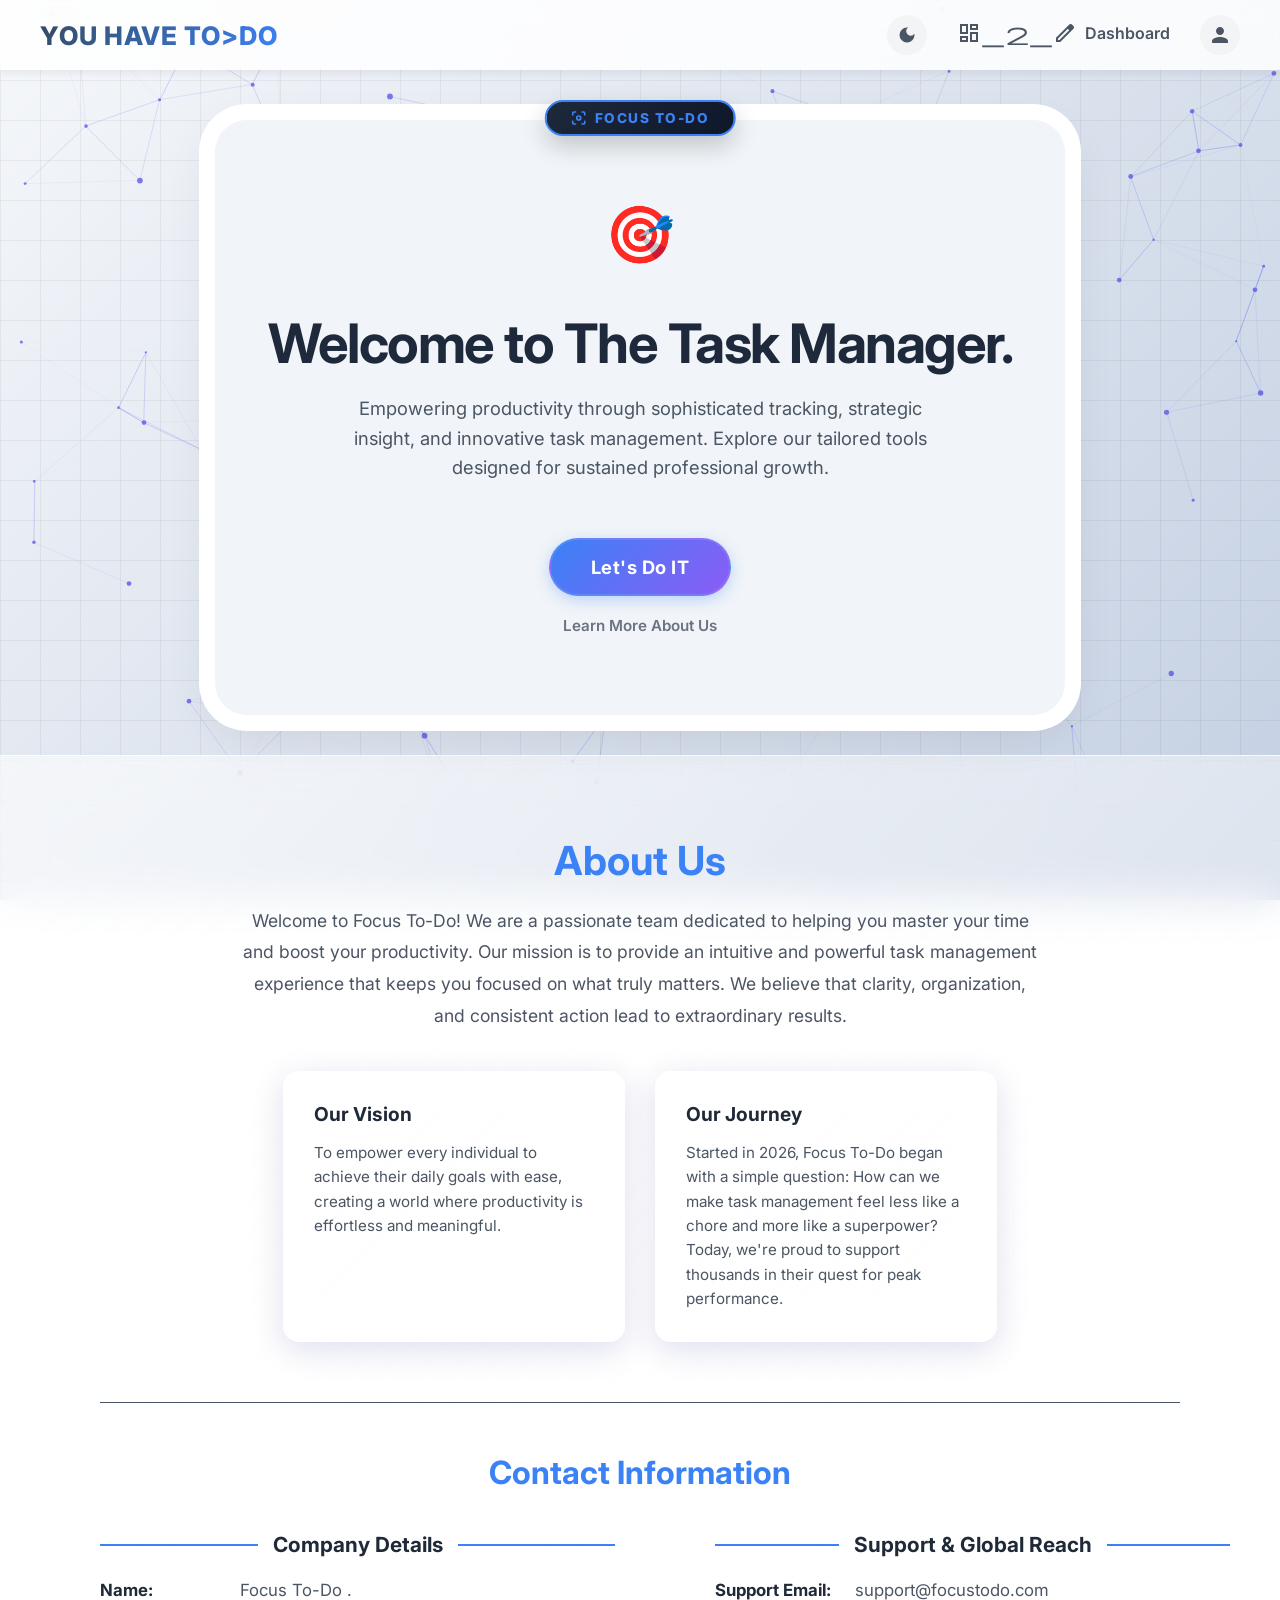
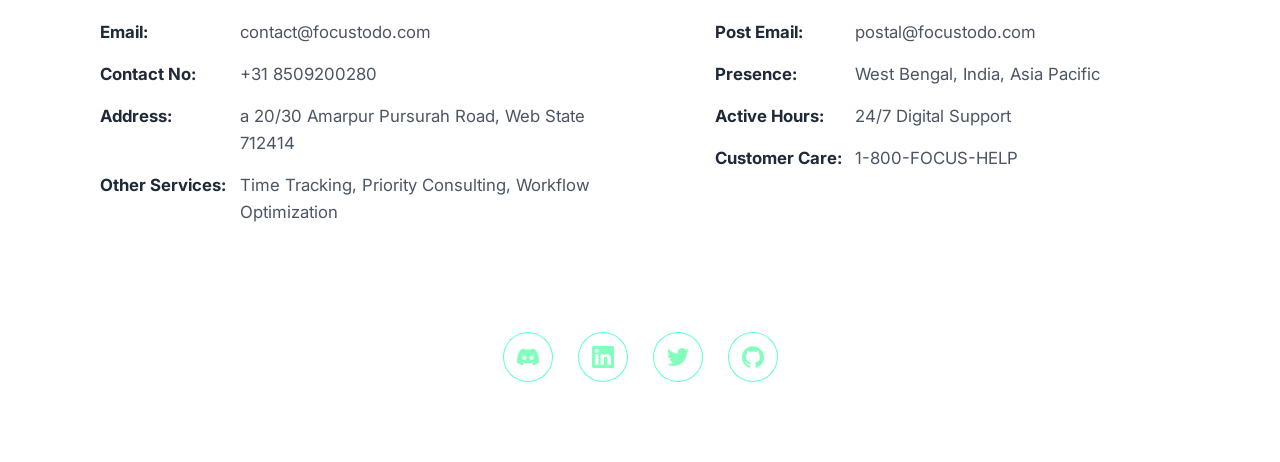
==== frontend/index.html @ 30b4f969 "Add DRF APIs and static HTML/CSS/JS frontend" ====
<!DOCTYPE html>
<html lang="en">
<head>
    <meta charset="UTF-8">
    <meta name="viewport" content="width=device-width, initial-scale=1.0">
    <title>HOME</title>
    <link rel="stylesheet" href="https://fonts.googleapis.com/css2?family=Material+Symbols+Outlined:opsz,wght,FILL,GRAD@24,400,0,0" />
    <link href="https://fonts.googleapis.com/css2?family=Inter:wght@400;500;600;700;800&display=swap" rel="stylesheet">
    <script src="app.js"></script>
    <style>
        .top{
            text-align: center;
            font-size: 3.4em;
            color: #1e293b; /* Dark Slate Grey */
            margin-bottom: 20px;
            font-weight: 700;
            letter-spacing: -1.5px;
            line-height: 1.1;
        }
        
        body {
            font-family: 'Inter', sans-serif !important;
            -webkit-text-size-adjust: 100%;
            text-size-adjust: 100%;
            background-image: 
                linear-gradient(rgba(255, 255, 255, 0.05) 1px, transparent 1px),
                linear-gradient(90deg, rgba(255, 255, 255, 0.05) 1px, transparent 1px),
                linear-gradient(135deg, #0f172a, #1e1b4b);
            background-size: 40px 40px, 40px 40px, 100% 100%;
            background-attachment: fixed;
            margin: 0;
            display: flex;
            flex-direction: column;
            min-height: 100vh;
            padding-top: 80px; /* Provide space for the fixed navbar */
            box-sizing: border-box; /* Ensure padding is included in the total height */
        }
        
        .hero {
            flex: 1; /* Pushes the about section to the bottom */
            display: flex;
            justify-content: center;
            align-items: center;
            padding: 40px 20px;
        }
        
        .container {
            position: relative;
            background: #f1f5f9; /* Bluish Gray */
            padding: 80px 50px;
            border-radius: 32px;
            box-shadow: 
                0 0 0 16px #ffffff, /* The prominent white space around the container */
                0 15px 50px rgba(0, 0, 0, 0.1);
            text-align: center;
            max-width: 750px;
            width: 90%;
            transition: all 0.4s cubic-bezier(0.165, 0.84, 0.44, 1);
            z-index: 10; 
            overflow: visible;
        }
        
        .plexus-layer {
            position: absolute;
            top: 0;
            left: 0;
            width: 100%;
            height: 100%;
            overflow: hidden;
            border-radius: 32px; /* Link this to container radius */
            z-index: -1;
            pointer-events: none;
        }
        
        /* Styled Action Button */
        .btn {
            display: inline-block;
            background: linear-gradient(135deg, #3b82f6 0%, #8b5cf6 100%);
            color: #ffffff;
            font-weight: 700;
            padding: 16px 40px;
            border-radius: 50px;
            text-decoration: none;
            box-shadow: 0 4px 15px rgba(59, 130, 246, 0.3);
            transition: all 0.3s cubic-bezier(0.175, 0.885, 0.32, 1.275);
            font-size: 1.15rem;
            letter-spacing: 0.5px;
            border: 2px solid rgba(255, 255, 255, 0.1);
            margin-top: 25px;
        }
        
        .btn:hover {
            transform: translateY(-3px) scale(1.05);
            box-shadow: 0 8px 25px rgba(139, 92, 246, 0.5);
            background: linear-gradient(135deg, #2563eb 0%, #7c3aed 100%);
        }
        
        .btn:active {
            transform: translateY(-1px);
        }

        .container p {
            font-size: 1.15rem;
            color: #4b5563; /* Medium grey text */
            line-height: 1.6;
            margin: 0 auto 30px auto;
            max-width: 600px;
        }
        
        .container-label {
            position: absolute;
            top: -20px;
            left: 50%;
            transform: translateX(-50%);
            background: linear-gradient(135deg, #1e293b, #0f172a);
            border: 2px solid #3b82f6;
            padding: 8px 24px;
            border-radius: 50px;
            font-size: 0.85rem;
            font-weight: 800;
            color: #3b82f6;
            letter-spacing: 1.5px;
            text-transform: uppercase;
            box-shadow: 0 10px 25px rgba(0, 0, 0, 0.2);
            z-index: 12;
            display: flex;
            align-items: center;
            gap: 8px;
            white-space: nowrap;
        }

        .logo-svg {
            width: 16px;
            height: 16px;
            stroke: #3b82f6;
        }

        .icon-wrapper {
            position: relative;
            display: inline-block;
            margin: 0 auto 10px auto;
            cursor: pointer;
        }

        .hero-icon {
            font-size: 3.5rem;
            display: inline-block;
            transition: transform 0.4s cubic-bezier(0.175, 0.885, 0.32, 1.275);
        }

        .hover-text {
            position: absolute;
            bottom: 110%;
            left: 50%;
            transform: translateX(-50%) translateY(10px);
            background: #ef4444;
            color: white;
            font-size: 0.75rem;
            font-weight: 800;
            padding: 4px 10px;
            border-radius: 6px;
            box-shadow: 0 5px 15px rgba(239, 68, 68, 0.4);
            opacity: 0;
            pointer-events: none;
            transition: all 0.3s cubic-bezier(0.175, 0.885, 0.32, 1.275);
            letter-spacing: 1px;
            white-space: nowrap;
        }

        .icon-wrapper:hover .hero-icon {
            transform: scale(1.2) rotate(15deg);
        }

        .icon-wrapper:hover .hover-text {
            opacity: 1;
            transform: translateX(-50%) translateY(0);
        }

        .secondary-link {
            display: block;
            margin-top: 20px;
            color: #6b7280;
            text-decoration: none;
            font-size: 0.95rem;
            font-weight: 600;
            transition: color 0.2s;
        }

        .secondary-link:hover {
            color: #3b82f6;
            text-decoration: underline;
        }

        .about-section {
            background: rgba(15, 23, 42, 0.7);
            backdrop-filter: blur(20px);
            -webkit-backdrop-filter: blur(20px);
            border-top: 1px solid rgba(255, 255, 255, 0.1);
            padding: 80px 40px;
            text-align: center;
            margin-top: auto;
        }
        
        .about-section h2 {
            font-size: 2.5em;
            margin-top: 0;
            margin-bottom: 20px;
            color: #3b82f6;
        }
        
        .about-section p.lead {
            max-width: 800px;
            margin: 0 auto 40px auto;
            color: #d1d5db;
            line-height: 1.8;
            font-size: 1.1em;
        }
        
        .about-grid {
            display: flex;
            justify-content: center;
            gap: 30px;
            flex-wrap: wrap;
            max-width: 1000px;
            margin: 0 auto;
        }
        
        .about-card {
            background: linear-gradient(135deg, rgba(255, 255, 255, 0.1), rgba(255, 255, 255, 0.03));
            backdrop-filter: blur(16px);
            -webkit-backdrop-filter: blur(16px);
            will-change: transform;
            border: 1px solid rgba(255, 255, 255, 0.15);
            border-top: 1px solid rgba(255, 255, 255, 0.3);
            border-left: 1px solid rgba(255, 255, 255, 0.3);
            padding: 30px;
            border-radius: 16px;
            width: 280px;
            box-shadow: 0 8px 32px 0 rgba(0, 0, 0, 0.3);
            position: relative;
            z-index: 11;
            text-align: left;
            transition: transform 0.3s ease, box-shadow 0.3s ease, border-color 0.3s ease;
        }
        
        .about-card:hover {
            transform: translateY(-5px);
            box-shadow: 0 12px 40px 0 rgba(0, 0, 0, 0.4);
            border-color: rgba(255, 255, 255, 0.25);
        }
        
        .about-card h3 {
            color: #ffffff;
            margin-top: 0;
            margin-bottom: 15px;
            font-size: 1.2em;
        }
        
        .about-card p {
            color: #9ca3af;
            font-size: 0.95em;
            line-height: 1.6;
            margin: 0;
        }
        
        /* Wide Contact Layout */
        .contact-layout {
            max-width: 90%;
            margin: 60px auto 0;
            border-top: 1px solid #4b5563;
            padding-top: 50px;
            text-align: left;
        }
        
        .contact-layout h3 {
            color: #3b82f6;
            font-size: 2em;
            text-align: center;
            margin-top: 0;
            margin-bottom: 40px;
        }
        
        .contact-columns {
            display: flex;
            justify-content: center;
            gap: 100px; 
            flex-wrap: wrap;
            margin-right: -50px;
        }
        
        .contact-column {
            flex: 1;
            min-width: 300px;
        }
        
        .contact-column h4 {
            display: flex;
            align-items: center;
            color: #ffffff;
            font-size: 1.3em;
            margin-top: 0;
            margin-bottom: 20px;
        }
        
        .contact-column h4::before,
        .contact-column h4::after {
            content: "";
            flex-grow: 1;
            height: 2px;
            background-color: #3b82f6;
        }
        
        .contact-column h4::before {
            margin-right: 15px;
        }
        
        .contact-column h4::after {
            margin-left: 15px;
        }
        
        .contact-info-row {
            display: flex;
            margin-bottom: 15px;
            color: #d1d5db;
            font-size: 1.05em;
            line-height: 1.6;
        }
        
        .contact-info-row strong {
            color: #ffffff;
            min-width: 140px;
            flex-shrink: 0;
        }
        
        /* Social Links */
        .social-links {
            display: flex;
            justify-content: center;
            gap: 25px;
            margin-top: 60px;
            padding-top: 30px;
            border-top: 1px solid rgba(255, 255, 255, 0.1);
        }

        .social-icon {
            display: flex;
            justify-content: center;
            align-items: center;
            width: 48px;
            height: 48px;
            border-radius: 50%;
            background: rgba(255, 255, 255, 0.107);
            color: #2dff8f97; 
            transition: all 0.4s cubic-bezier(0.175, 0.885, 0.32, 1.275);
            text-decoration: none;
            border: 1px solid rgba(27, 255, 194, 0.731);
        }

        .social-icon svg {
            width: 22px;
            height: 22px;
            fill: currentColor;
            transition: transform 0.3s ease;
        }

        .social-icon:hover {
            transform: translateY(-8px);
            background: #3b82f6; /* Accent color */
            color: #ffffff;
            border-color: #3b82f6;
            box-shadow: 0 10px 20px rgba(59, 130, 246, 0.4);
        }

        .social-icon:hover svg {
            transform: scale(1.15);
        }
        
        .social-icon.discord:hover {
            background: #5865F2;
            border-color: #5865F2;
            box-shadow: 0 10px 20px rgba(88, 101, 242, 0.4);
        }
        
        .social-icon.linkedin:hover {
            background: #0A66C2;
            border-color: #0A66C2;
            box-shadow: 0 10px 20px rgba(10, 102, 194, 0.4);
        }
        
        .social-icon.twitter:hover {
            background: #1DA1F2;
            border-color: #1DA1F2;
            box-shadow: 0 10px 20px rgba(29, 161, 242, 0.4);
        }
        
        .social-icon.github:hover {
            background: #333;
            border-color: #333;
            box-shadow: 0 10px 20px rgba(255, 255, 255, 0.2);
        }

        /* Navbar inline styles */
        .navbar {
            position: fixed;
            top: 0;
            left: 0;
            width: 100%;
            background: rgba(15, 23, 42, 0.85);
            backdrop-filter: blur(12px);
            -webkit-backdrop-filter: blur(12px);
            will-change: transform;
            padding: 15px 40px;
            display: flex;
            justify-content: space-between;
            align-items: center;
            box-shadow: 0 4px 6px rgba(0,0,0,0.05);
            z-index: 1000;
            box-sizing: border-box;
        }
        .navbar .brand a {
            background: linear-gradient(130deg, #354a60, #3b82f6);
            -webkit-background-clip: text;
            -webkit-text-fill-color: transparent;
            background-clip: text;
            text-decoration: none;
            font-size: 1.6rem;
            font-weight: 800;
            letter-spacing: 1px;
            display: inline-block;
            position: relative;
            transition: transform 0.3s ease-in-out;
        }
        .navbar .brand a::after {
            content: ">>>DO IT RIGHT NOW! 🫵";
            position: absolute;
            left: 100%;
            margin-left: 15px;
            white-space: nowrap;
            color: #d66eff9e;
            -webkit-text-fill-color: initial;
            opacity: 0;
            transform: translateX(-10px);
            transition: all 0.20s ease-in-out;
            pointer-events: none;
        }
        .navbar .brand a:hover {
            transform: translateY(-2px) scale(1.02);
            background: linear-gradient(135deg, #3b82f6, #8b5cf6);
            -webkit-background-clip: text;
            -webkit-text-fill-color: transparent;
            background-clip: text;
        }
        .navbar .brand a:hover::after {
            opacity: 1;
            text-shadow: 0px 1px 1px rgba(125, 74, 236, 0.6);
            transform: translateX(0);
        }
        .nav-right {
            display: flex;
            align-items: center;
            gap: 30px;
        }
        .nav-links a {
            color: #e5e7eb;
            text-decoration: none;
            display: inline-flex;
            align-items: center;
            gap: 8px;
            font-weight: 600;
            font-size: 1rem;
            transition: all 0.3s ease-in-out;
        }
        .nav-links a .material-symbols-outlined {
            font-size: 1.5em;
            line-height: 1;
        }
        .nav-links a:hover {
            color: #3b82f6;
            transform: translateY(-3px) scale(1.05);
            text-shadow: 9px 11px 1px rgba(125, 74, 236, 0.274);
        }
        .theme-toggle {
            background: rgba(255, 255, 255, 0.1);
            border-radius: 50%;
            width: 40px;
            height: 40px;
            display: flex;
            justify-content: center;
            align-items: center;
            cursor: pointer;
            transition: background 0.3s ease;
        }
        .theme-toggle:hover {
            background: rgba(255, 255, 255, 0.2);
        }
        .theme-toggle svg {
            width: 20px;
            height: 20px;
            fill: #e5e7eb;
        }
        .theme-toggle .moon-icon { display: none; }
        .theme-toggle .sun-icon { display: block; }

        body.light-mode {
            background-image: 
                linear-gradient(rgba(0, 0, 0, 0.05) 1px, transparent 1px),
                linear-gradient(90deg, rgba(0, 0, 0, 0.05) 1px, transparent 1px),
                linear-gradient(135deg, #f5f7fa 0%, #c3cfe2 100%) !important;
            background-size: 40px 40px, 40px 40px, 100% 100% !important;
            background-attachment: fixed !important;
            color: #1f2937 !important;
        }
        body.light-mode .navbar {
            background: rgba(255, 255, 255, 0.85);
        }
        body.light-mode .nav-links a { color: #4b5563; }
        body.light-mode .nav-links a:hover { color: #3b82f6; }
        body.light-mode .theme-toggle,
        body.light-mode .profile-icon { background: #f3f4f6; }
        body.light-mode .theme-toggle:hover,
        body.light-mode .profile-icon:hover { background: #e5e7eb; }
        body.light-mode .theme-toggle svg,
        body.light-mode .profile-icon svg { fill: #4b5563; }
        body.light-mode .theme-toggle .sun-icon { display: none; }
        body.light-mode .theme-toggle .moon-icon { display: block; }
        
        body.light-mode .about-section {
            background: linear-gradient(135deg, rgba(255, 255, 255, 0.6), rgba(255, 255, 255, 0.3));
            border-top: 1px solid rgba(255, 255, 255, 0.8);
            color: #374151;
        }
        body.light-mode .about-card {
            background: linear-gradient(135deg, rgba(255, 255, 255, 0.8), rgba(255, 255, 255, 0.4));
            border: 1px solid rgba(255, 255, 255, 0.6);
            box-shadow: 0 8px 32px 0 rgba(31, 38, 135, 0.15);
        }
        body.light-mode .about-card h3,
        body.light-mode .contact-column h4,
        body.light-mode .contact-info-row strong { color: #1f2937; }
        body.light-mode .about-card p,
        body.light-mode .about-section p.lead,
        body.light-mode .contact-info-row { color: #4b5563; }

        .profile-menu {
            position: relative;
            display: inline-block;
        }
        .profile-icon {
            background: rgba(255, 255, 255, 0.1);
            border-radius: 50%;
            width: 40px;
            height: 40px;
            display: flex;
            justify-content: center;
            align-items: center;
            cursor: pointer;
            transition: background 0.3s ease;
        }
        .profile-icon:hover { background: rgba(255, 255, 255, 0.2); }
        .profile-icon svg { width: 24px; height: 24px; fill: #e5e7eb; }
        
        .dropdown-content {
            display: none;
            position: absolute;
            right: 0;
            top: 50px;
            background-color: #ffffff;
            min-width: 160px;
            box-shadow: 0 10px 15px -3px rgba(0, 0, 0, 0.1);
            border-radius: 8px;
            overflow: hidden;
            z-index: 1;
            flex-direction: column;
        }
        .dropdown-content.show { display: flex; }
        .dropdown-content a {
            display: flex;
            align-items: center;
            gap: 4px;
            color: #374151;
            padding: 12px 20px;
            text-decoration: none;
            font-weight: 500;
            font-size: 0.95rem;
            transition: background-color 0.2s;
        }
        .dropdown-content a:hover { background-color: #f9fafb; color: #3b82f6; }
        .user-greeting {
            padding: 12px 20px;
            font-size: 0.9rem;
            color: #6b7280;
            border-bottom: 1px solid #e5e7eb;
            background-color: #f9fafb;
        }
        #networkCanvas {
            position: fixed;
            top: 0;
            left: 0;
            width: 100vw;
            height: 100vh;
            z-index: -1;
            pointer-events: none;
        }
    </style>
</head>
<body class="welcome-page">
    <!-- Network Particles Canvas -->
    <canvas id="networkCanvas"></canvas>

    <!-- Navbar -->
    <div class="navbar">
        <div class="brand">
            <a href="index.html">YOU HAVE TO>DO</a>
        </div>
        <div class="nav-right">
            <div class="theme-toggle" onclick="toggleTheme()" title="Toggle Light/Dark Mode">
                <svg class="sun-icon" xmlns="http://www.w3.org/2000/svg" viewBox="0 0 24 24">
                    <path d="M12 18a6 6 0 1 1 0-12 6 6 0 0 1 0 12zm0-2a4 4 0 1 0 0-8 4 4 0 0 0 0 8zM11 1h2v3h-2V1zm0 19h2v3h-2v-3zM3.515 4.929l1.414-1.414L7.05 5.636 5.636 7.05 3.515 4.93zM16.95 18.364l1.414-1.414 2.121 2.121-1.414 1.414-2.121-2.121zm2.121-14.85l1.414 1.415-2.121 2.121-1.414-1.414 2.121-2.121zM5.636 16.95l1.414 1.414-2.121 2.121-1.414-1.414 2.121-2.121zM23 11v2h-3v-2h3zM4 11v2H1v-2h3z"/>
                </svg>
                <svg class="moon-icon" xmlns="http://www.w3.org/2000/svg" viewBox="0 0 24 24">
                    <path d="M12 3a9 9 0 1 0 9 9c0-.46-.04-.92-.1-1.36a5.389 5.389 0 0 1-4.4 2.26 5.403 5.403 0 0 1-3.14-9.8c-.44-.06-.9-.1-1.36-.1z"/>
                </svg>
            </div>
            <div class="nav-links">
                <a href="dashboard.html"><span class="material-symbols-outlined">dashboard_2_edit</span>Dashboard</a>
            </div>
            <div class="profile-menu">
                <div class="profile-icon" onclick="toggleProfileDropdown()" id="navProfileIcon">
                    <svg xmlns="http://www.w3.org/2000/svg" viewBox="0 0 24 24">
                        <path d="M12 12c2.21 0 4-1.79 4-4s-1.79-4-4-4-4 1.79-4 4 1.79 4 4 4zm0 2c-2.67 0-8 1.34-8 4v2h16v-2c0-2.66-5.33-4-8-4z"/>
                    </svg>
                </div>
                <div class="dropdown-content" id="profileDropdown">
                    <!-- Dynamic Auth Dropdown Content -->
                </div>
            </div>
        </div>
    </div>

    <!-- Hero Section -->
    <div class="hero">
        <div class="container">
            <div class="plexus-layer"></div>
            <div class="container-label">
                <svg class="logo-svg" viewBox="0 0 24 24" fill="none" stroke="currentColor" stroke-width="2.5" stroke-linecap="round" stroke-linejoin="round">
                    <path d="M3 7V5a2 2 0 0 1 2-2h2" />
                    <path d="M17 3h2a2 2 0 0 1 2 2v2" />
                    <path d="M21 17v2a2 2 0 0 1-2 2h-2" />
                    <path d="M7 21H5a2 2 0 0 1-2-2v-2" />
                    <circle cx="12" cy="12" r="3" />
                </svg>
                <span>Focus To-Do</span>
            </div>
            <div class="icon-wrapper">
                <span class="hover-text">TAR~ >GET!</span>
                <span class="hero-icon">🎯</span>
            </div>
            <h1 class="top">Welcome to The Task Manager.</h1>
            <p>Empowering productivity through sophisticated tracking, strategic insight, and innovative task management. Explore our tailored tools designed for sustained professional growth.</p>
            <a href="login.html" id="heroActionBtn" class="btn">Let's Do IT</a>
            <a href="#about" class="secondary-link">Learn More About Us</a>
        </div>
    </div>

    <!-- About Section -->
    <section id="about" class="about-section">
        <h2>About Us</h2>
        <p class="lead">Welcome to Focus To-Do! We are a passionate team dedicated to helping you master your time and boost your productivity. Our mission is to provide an intuitive and powerful task management experience that keeps you focused on what truly matters. We believe that clarity, organization, and consistent action lead to extraordinary results.</p>
        
        <div class="about-grid">
            <div class="about-card">
                <h3>Our Vision</h3>
                <p>To empower every individual to achieve their daily goals with ease, creating a world where productivity is effortless and meaningful.</p>
            </div>
            <div class="about-card">
                <h3>Our Journey</h3>
                <p>Started in 2026, Focus To-Do began with a simple question: How can we make task management feel less like a chore and more like a superpower? Today, we're proud to support thousands in their quest for peak performance.</p>
            </div>
        </div>

        <div class="contact-layout">
            <h3>Contact Information</h3>
            <div class="contact-columns">
                <div class="contact-column">
                    <h4>Company Details</h4>
                    <div class="contact-info-row"><strong>Name:</strong> Focus To-Do .</div>
                    <div class="contact-info-row"><strong>Email:</strong> contact@focustodo.com</div>
                    <div class="contact-info-row"><strong>Contact No:</strong> +31 8509200280</div>
                    <div class="contact-info-row"><strong>Address:</strong> a 20/30 Amarpur Pursurah Road, Web State 712414</div>
                    <div class="contact-info-row"><strong>Other Services:</strong> Time Tracking, Priority Consulting, Workflow Optimization</div>
                </div>
                <div class="contact-column">
                    <h4>Support & Global Reach</h4>
                    <div class="contact-info-row"><strong>Support Email:</strong> support@focustodo.com</div>
                    <div class="contact-info-row"><strong>Post Email:</strong> postal@focustodo.com</div>
                    <div class="contact-info-row"><strong>Presence:</strong> West Bengal, India, Asia Pacific</div>
                    <div class="contact-info-row"><strong>Active Hours:</strong> 24/7 Digital Support</div>
                    <div class="contact-info-row"><strong>Customer Care:</strong> 1-800-FOCUS-HELP</div>
                </div>
            </div>
        </div>
        
        <div class="social-links">
            <a href="https://discord.com/users/taplu_g" class="social-icon discord" aria-label="Discord" title="Discord" target="_blank" rel="noopener noreferrer">
                <svg viewBox="0 0 24 24" xmlns="http://www.w3.org/2000/svg">
                    <path d="M20.317 4.3698a19.7913 19.7913 0 00-4.8851-1.5152.0741.0741 0 00-.0785.0371c-.211.3753-.4447.8648-.6083 1.2495-1.8447-.2762-3.68-.2762-5.4868 0-.1636-.3933-.4058-.8742-.6177-1.2495a.077.077 0 00-.0785-.037 19.7363 19.7363 0 00-4.8852 1.515.0699.0699 0 00-.0321.0277C.5334 9.0458-.319 13.5799.0992 18.0578a.0824.0824 0 00.0312.0561c2.0528 1.5076 4.0413 2.4228 5.9929 3.0294a.0777.0777 0 00.0842-.0276c.4616-.6304.8731-1.2952 1.226-1.9942a.076.076 0 00-.0416-.1057c-.6528-.2476-1.2743-.5495-1.8722-.8923a.077.077 0 01-.0076-.1277c.1258-.0943.2517-.1923.3718-.2914a.0743.0743 0 01.0776-.0105c3.9278 1.7933 8.18 1.7933 12.0614 0a.0739.0739 0 01.0785.0095c.1202.099.246.1981.3728.2924a.077.077 0 01-.0066.1276 12.2986 12.2986 0 01-1.873.8914.0766.0766 0 00-.0407.1067c.3604.698.7719 1.3628 1.225 1.9932a.076.076 0 00.0842.0286c1.961-.6067 3.9495-1.5219 6.0023-3.0294a.077.077 0 00.0313-.0552c.5004-5.177-.8382-9.6739-3.5485-13.6604a.061.061 0 00-.0312-.0286zM8.02 15.3312c-1.1825 0-2.1569-1.0857-2.1569-2.419 0-1.3332.9555-2.4189 2.157-2.4189 1.2108 0 2.1757 1.0952 2.1568 2.419 0 1.3332-.9555 2.4189-2.1569 2.4189zm7.9748 0c-1.1825 0-2.1569-1.0857-2.1569-2.419 0-1.3332.9554-2.4189 2.1569-2.4189 1.2108 0 2.1757 1.0952 2.1568 2.419 0 1.3332-.946 2.4189-2.1568 2.4189Z"/>
                </svg>
            </a>
            <a href="https://www.linkedin.com/in/arpan-hait" class="social-icon linkedin" aria-label="LinkedIn" title="LinkedIn" target="_blank" rel="noopener noreferrer">
                <svg viewBox="0 0 24 24" xmlns="http://www.w3.org/2000/svg">
                    <path d="M20.447 20.452h-3.554v-5.569c0-1.328-.027-3.037-1.852-3.037-1.853 0-2.136 1.445-2.136 2.939v5.667H9.351V9h3.414v1.561h.046c.477-.9 1.637-1.85 3.37-1.85 3.601 0 4.267 2.37 4.267 5.455v6.286zM5.337 7.433c-1.144 0-2.063-.926-2.063-2.065 0-1.138.92-2.063 2.063-2.063 1.14 0 2.064.925 2.064 2.063 0 1.139-.925 2.065-2.064 2.065zm1.782 13.019H3.555V9h3.564v11.452zM22.225 0H1.771C.792 0 0 .774 0 1.729v20.542C0 23.227.792 24 1.771 24h20.451C23.2 24 24 23.227 24 22.271V1.729C24 .774 23.2 0 22.222 0h.003z"/>
                </svg>
            </a>
            <a href="https://x.com/arpa_nhait" class="social-icon twitter" aria-label="Twitter" title="Twitter" target="_blank" rel="noopener noreferrer">
                <svg viewBox="0 0 24 24" xmlns="http://www.w3.org/2000/svg">
                    <path d="M23.953 4.57a10 10 0 01-2.825.775 4.958 4.958 0 002.163-2.723c-.951.555-2.005.959-3.127 1.184a4.92 4.92 0 00-8.384 4.482C7.69 8.095 4.067 6.13 1.64 3.162a4.822 4.822 0 00-.666 2.475c0 1.71.87 3.213 2.188 4.096a4.904 4.904 0 01-2.228-.616v.06a4.923 4.923 0 003.946 4.827 4.996 4.996 0 01-2.212.085 4.936 4.936 0 004.604 3.417 9.867 9.867 0 01-6.102 2.105c-.39 0-.779-.023-1.17-.067a13.995 13.995 0 007.557 2.209c9.053 0 13.998-7.496 13.998-13.985 0-.21 0-.42-.015-.63A9.935 9.935 0 0024 4.59z"/>
                </svg>
            </a>
            <a href="https://github.com/ArpanHait" class="social-icon github" aria-label="GitHub" title="GitHub" target="_blank" rel="noopener noreferrer">
                <svg viewBox="0 0 24 24" xmlns="http://www.w3.org/2000/svg">
                    <path d="M12 .297c-6.63 0-12 5.373-12 12 0 5.303 3.438 9.8 8.205 11.385.6.113.82-.258.82-.577 0-.285-.01-1.04-.015-2.04-3.338.724-4.042-1.61-4.042-1.61C4.422 18.07 3.633 17.7 3.633 17.7c-1.087-.744.084-.729.084-.729 1.205.084 1.838 1.236 1.838 1.236 1.07 1.835 2.809 1.305 3.495.998.108-.776.417-1.305.76-1.605-2.665-.3-5.466-1.332-5.466-5.93 0-1.31.465-2.38 1.235-3.22-.135-.303-.54-1.523.105-3.176 0 0 1.005-.322 3.3 1.23.96-.267 1.98-.399 3-.405 1.02.006 2.04.138 3 .405 2.28-1.552 3.285-1.23 3.285-1.23.645 1.653.24 2.873.12 3.176.765.84 1.23 1.91 1.23 3.22 0 4.61-2.805 5.625-5.475 5.92.42.36.81 1.096.81 2.22 0 1.606-.015 2.896-.015 3.286 0 .315.21.69.825.57C20.565 22.092 24 17.592 24 12.297c0-6.627-5.373-12-12-12"/>
                </svg>
            </a>
        </div>
    </section>

    <script>
        // Set dynamic state on loaded config
        configPromise.then(() => {
            const token = getToken();
            const userObj = getUser();
            const actionBtn = document.getElementById('heroActionBtn');
            const profileIcon = document.getElementById('navProfileIcon');
            const dropdown = document.getElementById('profileDropdown');

            if (token && userObj) {
                // Update let's do it button
                actionBtn.href = "dashboard.html";
                actionBtn.textContent = "Let's Do IT.";

                // Update Profile picture in Navbar
                if (userObj.image_url) {
                    profileIcon.innerHTML = `<img src="${getAvatarUrl(userObj.image_url)}" alt="Profile" style="width: 100%; height: 100%; border-radius: 50%; object-fit: cover;">`;
                } else {
                    const firstLetter = userObj.username.charAt(0).toUpperCase();
                    profileIcon.innerHTML = `<span style="font-size: 1.2rem; font-weight: bold; color: #e5e7eb;">${firstLetter}</span>`;
                }

                // Render authenticated dropdown items
                dropdown.innerHTML = `
                    <div class="user-greeting">Hi, ${userObj.username}</div>
                    <a href="index.html"><span class="material-symbols-outlined">home</span>Home</a>
                    <a href="update_profile.html"><span class="material-symbols-outlined">background_replace</span>Update Image</a>
                    <a href="#about" onclick="toggleProfileDropdown()"><span class="material-symbols-outlined">chat_info</span>About</a>
                    <a href="#" id="logoutBtn">Logout<span class="material-symbols-outlined">logout</span></a>
                `;
                document.getElementById('logoutBtn').addEventListener('click', (e) => {
                    e.preventDefault();
                    logout();
                });
            } else {
                // Not authenticated
                actionBtn.href = "login.html";
                actionBtn.textContent = "Let's Do IT";

                profileIcon.innerHTML = `
                    <svg xmlns="http://www.w3.org/2000/svg" viewBox="0 0 24 24">
                        <path d="M12 12c2.21 0 4-1.79 4-4s-1.79-4-4-4-4 1.79-4 4 1.79 4 4 4zm0 2c-2.67 0-8 1.34-8 4v2h16v-2c0-2.66-5.33-4-8-4z"/>
                    </svg>
                `;

                dropdown.innerHTML = `
                    <a href="login.html"><span class="material-symbols-outlined">login</span>Login</a>
                    <a href="register.html"><span class="material-symbols-outlined">how_to_reg</span>Register</a>
                    <a href="#about" onclick="toggleProfileDropdown()"><span class="material-symbols-outlined">chat_info</span>About</a>
                `;
            }

            // Sync theme
            if (localStorage.getItem('theme') !== 'dark') {
                document.body.classList.add('light-mode');
            }
        });

        // Theme and dropdown functions
        function toggleTheme() {
            document.body.classList.toggle('light-mode');
            if (document.body.classList.contains('light-mode')) {
                localStorage.setItem('theme', 'light');
            } else {
                localStorage.setItem('theme', 'dark');
            }
        }

        function toggleProfileDropdown() {
            document.getElementById("profileDropdown").classList.toggle("show");
        }

        window.onclick = function(event) {
            if (!event.target.closest('.profile-icon')) {
                var dropdown = document.getElementById("profileDropdown");
                if (dropdown && dropdown.classList.contains('show')) {
                    dropdown.classList.remove('show');
                }
            }
        }

        // Particle System
        const canvas = document.getElementById('networkCanvas');
        const ctx = canvas.getContext('2d');
        let width, height;
        let particles = [];

        function initParticles() {
            width = canvas.width = window.innerWidth;
            height = canvas.height = window.innerHeight;
            particles = [];
            const numParticles = Math.floor((width * height) / 12000); 
            for (let i = 0; i < numParticles; i++) {
                particles.push({
                    x: Math.random() * width,
                    y: Math.random() * height,
                    vx: (Math.random() - 0.5) * 1.2,
                    vy: (Math.random() - 0.5) * 1.2,
                    radius: Math.random() * 2 + 1
                });
            }
        }

        function animateParticles() {
            ctx.clearRect(0, 0, width, height);
            const isLightMode = document.body.classList.contains('light-mode');
            const particleColor = isLightMode ? 'rgba(79, 70, 229, 0.7)' : 'rgba(139, 92, 246, 0.6)';
            const lineRGB = isLightMode ? '99, 102, 241' : '59, 130, 246';
            const lineAlpha = isLightMode ? 0.6 : 0.4;

            for (let i = 0; i < particles.length; i++) {
                let p = particles[i];
                p.x += p.vx;
                p.y += p.vy;
                
                if (p.x < 0 || p.x > width) p.vx *= -1;
                if (p.y < 0 || p.y > height) p.vy *= -1;
                
                ctx.beginPath();
                ctx.arc(p.x, p.y, p.radius, 0, Math.PI * 2);
                ctx.fillStyle = particleColor;
                ctx.fill();
                
                for (let j = i + 1; j < particles.length; j++) {
                    let p2 = particles[j];
                    let dist = Math.hypot(p.x - p2.x, p.y - p2.y);
                    
                    if (dist < 130) {
                        ctx.beginPath();
                        ctx.moveTo(p.x, p.y);
                        ctx.lineTo(p2.x, p2.y);
                        ctx.strokeStyle = `rgba(${lineRGB}, ${lineAlpha * (1 - dist / 130)})`;
                        ctx.lineWidth = 0.8;
                        ctx.stroke();
                    }
                }
            }
            requestAnimationFrame(animateParticles);
        }

        window.addEventListener('resize', initParticles);
        initParticles();
        animateParticles();
    </script>
</body>
</html>
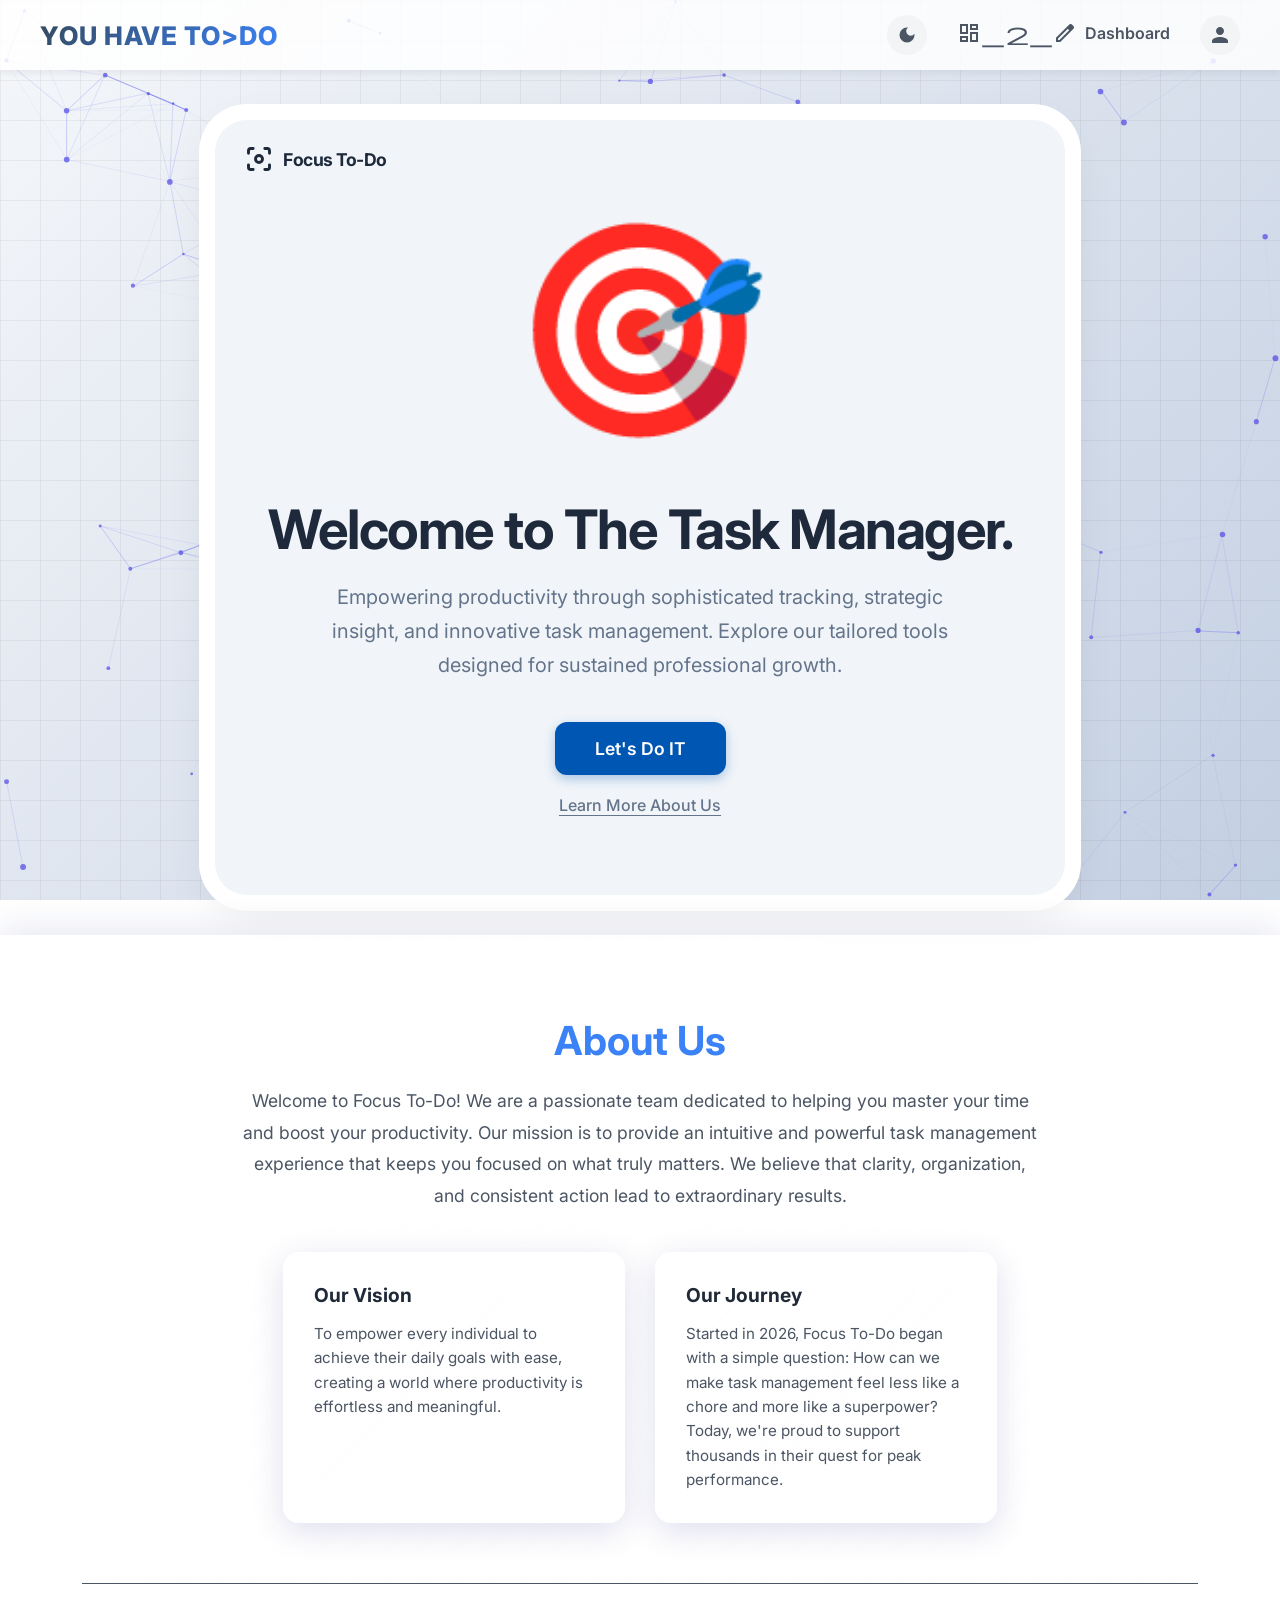
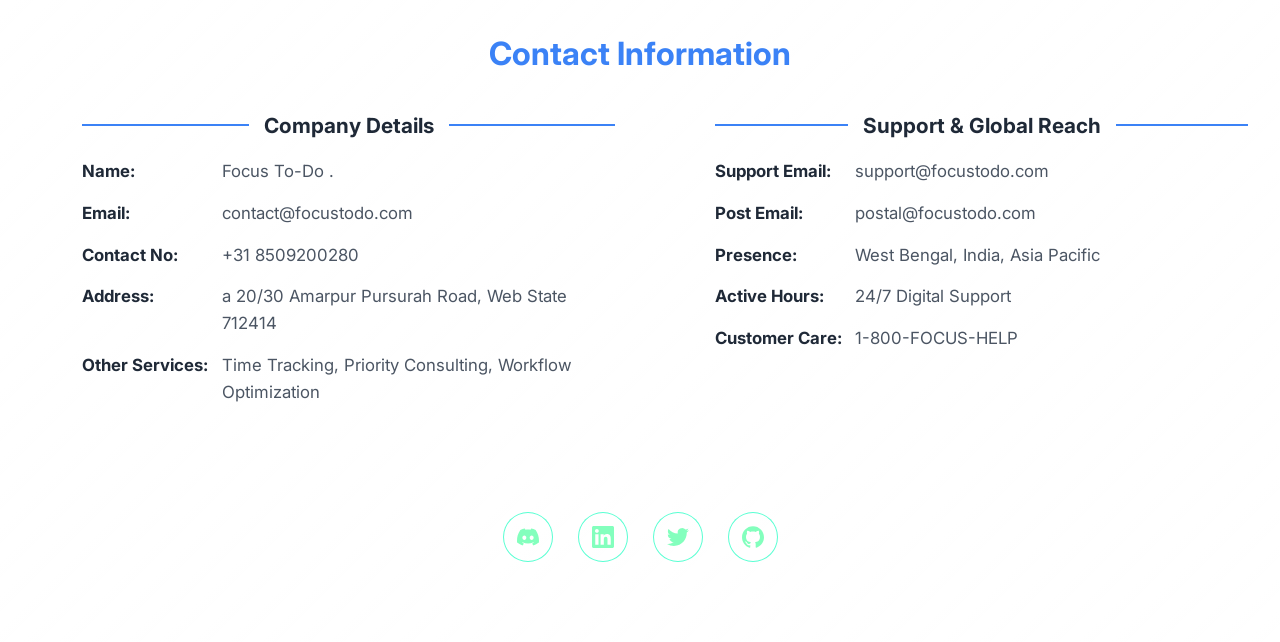
==== commit da83bddf: "updated" ====
--- a/frontend/index.html
+++ b/frontend/index.html
@@ -72,131 +72,157 @@
             pointer-events: none;
         }
         
-        /* Styled Action Button */
+        /* Static Decorative Grid Corners (High Intensity - Matched to Theme) */
+        .plexus-layer::before,
+        .plexus-layer::after {
+            content: "";
+            position: absolute;
+            width: 650px;
+            height: 650px;
+            background-repeat: no-repeat;
+            background-size: contain;
+            opacity: 0.9;
+        }
+        
+        .container-label {
+            position: absolute;
+            top: 25px;
+            left: 30px;
+            display: flex;
+            align-items: center;
+            gap: 10px;
+            color: #1e293b;
+            font-weight: 700;
+            font-size: 1.1em;
+            letter-spacing: -0.5px;
+            z-index: 20;
+        }
+
+        .logo-svg {
+            width: 28px;
+            height: 28px;
+            stroke: #1e293b;
+            transition: all 0.3s ease;
+        }
+        
+        .container-label:hover .logo-svg {
+            transform: scale(1.1) rotate(90deg);
+            stroke: #3b82f6;
+        }
+        
+        /* Background Mesh deactivated for Minimalist Aesthetic */
+        #focusMeshCanvas {
+            display: none;
+        }
+
+        .container:hover {
+            transform: translateY(-8px);
+            box-shadow: 0 30px 60px rgba(0, 0, 0, 0.15);
+            border-color: rgba(0, 0, 0, 0.1);
+        }
+
+        .container p {
+            font-size: 1.25em;
+            color: #64748b; /* Slate grey */
+            line-height: 1.7;
+            max-width: 650px;
+            margin: 0 auto 40px auto;
+            font-weight: 400;
+        }
+        
         .btn {
             display: inline-block;
-            background: linear-gradient(135deg, #3b82f6 0%, #8b5cf6 100%);
-            color: #ffffff;
-            font-weight: 700;
+            background-color: #0056b3; /* Dark Deep Blue from image */
+            color: white;
             padding: 16px 40px;
-            border-radius: 50px;
             text-decoration: none;
-            box-shadow: 0 4px 15px rgba(59, 130, 246, 0.3);
-            transition: all 0.3s cubic-bezier(0.175, 0.885, 0.32, 1.275);
-            font-size: 1.15rem;
-            letter-spacing: 0.5px;
-            border: 2px solid rgba(255, 255, 255, 0.1);
-            margin-top: 25px;
+            border-radius: 12px;
+            font-size: 1.1em;
+            font-weight: 600;
+            transition: all 0.3s ease;
+            box-shadow: 0 4px 12px rgba(0, 86, 179, 0.3);
+            margin-bottom: 20px;
         }
         
         .btn:hover {
-            transform: translateY(-3px) scale(1.05);
-            box-shadow: 0 8px 25px rgba(139, 92, 246, 0.5);
-            background: linear-gradient(135deg, #2563eb 0%, #7c3aed 100%);
-        }
-        
-        .btn:active {
-            transform: translateY(-1px);
-        }
-
-        .container p {
-            font-size: 1.15rem;
-            color: #4b5563; /* Medium grey text */
-            line-height: 1.6;
-            margin: 0 auto 30px auto;
-            max-width: 600px;
-        }
-        
-        .container-label {
-            position: absolute;
-            top: -20px;
-            left: 50%;
-            transform: translateX(-50%);
-            background: linear-gradient(135deg, #1e293b, #0f172a);
-            border: 2px solid #3b82f6;
-            padding: 8px 24px;
-            border-radius: 50px;
-            font-size: 0.85rem;
-            font-weight: 800;
-            color: #3b82f6;
-            letter-spacing: 1.5px;
-            text-transform: uppercase;
-            box-shadow: 0 10px 25px rgba(0, 0, 0, 0.2);
-            z-index: 12;
-            display: flex;
-            align-items: center;
-            gap: 8px;
-            white-space: nowrap;
-        }
-
-        .logo-svg {
-            width: 16px;
-            height: 16px;
-            stroke: #3b82f6;
+            background-color: #004494; 
+            transform: translateY(-2px);
+            box-shadow: 0 8px 16px rgba(0, 86, 179, 0.4);
+        }
+
+        .secondary-link {
+            display: block;
+            color: #64748b;
+            text-decoration: underline;
+            text-underline-offset: 4px;
+            font-size: 1em;
+            font-weight: 500;
+            transition: color 0.3s ease;
+        }
+
+        .secondary-link:hover {
+            color: #1e293b;
         }
 
         .icon-wrapper {
             position: relative;
             display: inline-block;
-            margin: 0 auto 10px auto;
+            perspective: 1000px; /* Gives the 3D depth effect */
+            margin-bottom: 10px;
+        }
+
+        .hero-icon {
+            font-size: 13rem;
+            display: inline-block;
+            position: relative;
+            z-index: 11; /* Top most icon */
+            transition: transform 0.5s ease-in-out;
             cursor: pointer;
         }
-
-        .hero-icon {
-            font-size: 3.5rem;
-            display: inline-block;
-            transition: transform 0.4s cubic-bezier(0.175, 0.885, 0.32, 1.275);
-        }
-
+        
+        .icon-wrapper:hover .hero-icon {
+            transform: translateY(-15px) scale(1.15) rotate(360deg);
+        }
+        
         .hover-text {
             position: absolute;
-            bottom: 110%;
+            top: 50%;
             left: 50%;
-            transform: translateX(-50%) translateY(10px);
-            background: #ef4444;
-            color: white;
-            font-size: 0.75rem;
-            font-weight: 800;
-            padding: 4px 10px;
-            border-radius: 6px;
-            box-shadow: 0 5px 15px rgba(239, 68, 68, 0.4);
+            /* Starts pushed back and rotated flat backwards */
+            transform: translate(-50%, -50%) translateZ(-100px) rotateX(-90deg);
             opacity: 0;
+            font-size: 12rem;
+            font-weight: 900;
+            background: linear-gradient(135deg, #3b82f6, #cf00d6);
+            -webkit-background-clip: text;
+            -webkit-text-fill-color: transparent;
+            background-clip: text;
+            letter-spacing: 2px;
+            white-space: nowrap;
+            z-index: 10; /* Content on top */
+            transition: all 0.8s cubic-bezier(0.68, -0.55, 0.265, 1.55); /* Bouncy pop-up curve */
             pointer-events: none;
-            transition: all 0.3s cubic-bezier(0.175, 0.885, 0.32, 1.275);
-            letter-spacing: 1px;
-            white-space: nowrap;
-        }
-
-        .icon-wrapper:hover .hero-icon {
-            transform: scale(1.2) rotate(15deg);
+            margin-top: -35px;
         }
 
         .icon-wrapper:hover .hover-text {
             opacity: 1;
-            transform: translateX(-50%) translateY(0);
-        }
-
-        .secondary-link {
-            display: block;
-            margin-top: 20px;
-            color: #6b7280;
-            text-decoration: none;
-            font-size: 0.95rem;
-            font-weight: 600;
-            transition: color 0.2s;
-        }
-
-        .secondary-link:hover {
-            color: #3b82f6;
-            text-decoration: underline;
-        }
-
+            /* Folds forward and lifts up above the icon */
+            transform: translate(-50%, -5.5rem) translateZ(0) rotateX(0deg);
+        }
+        
+        /* About Section Styles */
         .about-section {
-            background: rgba(15, 23, 42, 0.7);
-            backdrop-filter: blur(20px);
-            -webkit-backdrop-filter: blur(20px);
-            border-top: 1px solid rgba(255, 255, 255, 0.1);
-            padding: 80px 40px;
+            background: linear-gradient(135deg, rgba(255, 255, 255, 0.08), rgba(255, 255, 255, 0.02));
+            -webkit-backdrop-filter: blur(24px);
+            backdrop-filter: blur(24px);
+            will-change: transform;
+            border-top: 1px solid rgba(255, 255, 255, 0.15);
+            box-shadow: 0 -10px 40px 0 rgba(0, 0, 0, 0.3);
+            position: relative;
+            z-index: 10; /* Ensures it sits above decorative elements */
+            color: #ffffff;
+            padding: 80px 20px;
             text-align: center;
             margin-top: auto;
         }
@@ -398,8 +424,16 @@
             border-color: #333;
             box-shadow: 0 10px 20px rgba(255, 255, 255, 0.2);
         }
-
-        /* Navbar inline styles */
+    </style>
+</head>
+<body class="welcome-page">
+    <!-- Navbar (Inlined from templates/navbar.html to keep exact CSS styles) -->
+    <script>
+        if (localStorage.getItem('theme') !== 'dark') {
+            document.body.classList.add('light-mode');
+        }
+    </script>
+    <style>
         .navbar {
             position: fixed;
             top: 0;
@@ -408,7 +442,7 @@
             background: rgba(15, 23, 42, 0.85);
             backdrop-filter: blur(12px);
             -webkit-backdrop-filter: blur(12px);
-            will-change: transform;
+            will-change: transform; /* Hardware acceleration for glassmorphism */
             padding: 15px 40px;
             display: flex;
             justify-content: space-between;
@@ -431,17 +465,17 @@
             transition: transform 0.3s ease-in-out;
         }
         .navbar .brand a::after {
-            content: ">>>DO IT RIGHT NOW! 🫵";
+            content: ">>>DO IT RIGHT NOW! 🫵"; /* Change this to the extra text you want */
             position: absolute;
             left: 100%;
             margin-left: 15px;
             white-space: nowrap;
-            color: #d66eff9e;
+            color: #d66eff9e; /* Solid lighter purple instead of transparent purple */
             -webkit-text-fill-color: initial;
-            opacity: 0;
+            opacity: 0; /* Hidden initial state */
             transform: translateX(-10px);
             transition: all 0.20s ease-in-out;
-            pointer-events: none;
+            pointer-events: none; /* Prevents it from blocking clicks */
         }
         .navbar .brand a:hover {
             transform: translateY(-2px) scale(1.02);
@@ -455,6 +489,7 @@
             text-shadow: 0px 1px 1px rgba(125, 74, 236, 0.6);
             transform: translateX(0);
         }
+        
         .nav-right {
             display: flex;
             align-items: center;
@@ -475,9 +510,9 @@
             line-height: 1;
         }
         .nav-links a:hover {
-            color: #3b82f6;
-            transform: translateY(-3px) scale(1.05);
-            text-shadow: 9px 11px 1px rgba(125, 74, 236, 0.274);
+            color: #3b82f6; /* Keep the color change */
+            transform: translateY(-3px) scale(1.05); /* Moves up and scales up */
+            text-shadow: 9px 11px 1px rgba(125, 74, 236, 0.274);/* A more subtle, glowing shadow */
         }
         .theme-toggle {
             background: rgba(255, 255, 255, 0.1);
@@ -498,9 +533,12 @@
             height: 20px;
             fill: #e5e7eb;
         }
-        .theme-toggle .moon-icon { display: none; }
-        .theme-toggle .sun-icon { display: block; }
-
+        .theme-toggle .moon-icon {
+            display: none;
+        }
+        .theme-toggle .sun-icon {
+            display: block;
+        }
         body.light-mode {
             background-image: 
                 linear-gradient(rgba(0, 0, 0, 0.05) 1px, transparent 1px),
@@ -512,6 +550,7 @@
         }
         body.light-mode .navbar {
             background: rgba(255, 255, 255, 0.85);
+            box-shadow: 0 4px 6px rgba(0,0,0,0.05);
         }
         body.light-mode .nav-links a { color: #4b5563; }
         body.light-mode .nav-links a:hover { color: #3b82f6; }
@@ -523,16 +562,24 @@
         body.light-mode .profile-icon svg { fill: #4b5563; }
         body.light-mode .theme-toggle .sun-icon { display: none; }
         body.light-mode .theme-toggle .moon-icon { display: block; }
-        
         body.light-mode .about-section {
             background: linear-gradient(135deg, rgba(255, 255, 255, 0.6), rgba(255, 255, 255, 0.3));
+            backdrop-filter: blur(24px);
+            -webkit-backdrop-filter: blur(24px);
             border-top: 1px solid rgba(255, 255, 255, 0.8);
+            box-shadow: 0 -8px 32px 0 rgba(31, 38, 135, 0.1);
             color: #374151;
         }
         body.light-mode .about-card {
             background: linear-gradient(135deg, rgba(255, 255, 255, 0.8), rgba(255, 255, 255, 0.4));
             border: 1px solid rgba(255, 255, 255, 0.6);
+            border-top: 1px solid #ffffff;
+            border-left: 1px solid #ffffff;
             box-shadow: 0 8px 32px 0 rgba(31, 38, 135, 0.15);
+        }
+        body.light-mode .about-card:hover {
+            box-shadow: 0 12px 40px 0 rgba(31, 38, 135, 0.25);
+            border-color: #ffffff;
         }
         body.light-mode .about-card h3,
         body.light-mode .contact-column h4,
@@ -540,7 +587,6 @@
         body.light-mode .about-card p,
         body.light-mode .about-section p.lead,
         body.light-mode .contact-info-row { color: #4b5563; }
-
         .profile-menu {
             position: relative;
             display: inline-block;
@@ -556,9 +602,14 @@
             cursor: pointer;
             transition: background 0.3s ease;
         }
-        .profile-icon:hover { background: rgba(255, 255, 255, 0.2); }
-        .profile-icon svg { width: 24px; height: 24px; fill: #e5e7eb; }
-        
+        .profile-icon:hover {
+            background: rgba(255, 255, 255, 0.2);
+        }
+        .profile-icon svg {
+            width: 24px;
+            height: 24px;
+            fill: #e5e7eb;
+        }
         .dropdown-content {
             display: none;
             position: absolute;
@@ -566,13 +617,15 @@
             top: 50px;
             background-color: #ffffff;
             min-width: 160px;
-            box-shadow: 0 10px 15px -3px rgba(0, 0, 0, 0.1);
+            box-shadow: 0 10px 15px -3px rgba(0, 0, 0, 0.1), 0 4px 6px -2px rgba(0, 0, 0, 0.05);
             border-radius: 8px;
             overflow: hidden;
             z-index: 1;
             flex-direction: column;
         }
-        .dropdown-content.show { display: flex; }
+        .dropdown-content.show {
+            display: flex;
+        }
         .dropdown-content a {
             display: flex;
             align-items: center;
@@ -584,13 +637,22 @@
             font-size: 0.95rem;
             transition: background-color 0.2s;
         }
-        .dropdown-content a:hover { background-color: #f9fafb; color: #3b82f6; }
+        .dropdown-content a .material-symbols-outlined {
+            font-size: 1.5em;
+            line-height: 1;
+        }
+        .dropdown-content a:hover {
+            background-color: #f9fafb;
+            color: #3b82f6;
+        }
         .user-greeting {
             padding: 12px 20px;
             font-size: 0.9rem;
             color: #6b7280;
             border-bottom: 1px solid #e5e7eb;
+            margin: 0;
             background-color: #f9fafb;
+            cursor: default;
         }
         #networkCanvas {
             position: fixed;
@@ -601,13 +663,20 @@
             z-index: -1;
             pointer-events: none;
         }
+        body {
+            animation: fadeIn 0.4s ease-out forwards;
+        }
+        @keyframes fadeIn {
+            from { opacity: 0; }
+            to { opacity: 1; }
+        }
+        @keyframes fadeOut {
+            from { opacity: 1; }
+            to { opacity: 0; }
+        }
     </style>
-</head>
-<body class="welcome-page">
-    <!-- Network Particles Canvas -->
     <canvas id="networkCanvas"></canvas>
-
-    <!-- Navbar -->
+    
     <div class="navbar">
         <div class="brand">
             <a href="index.html">YOU HAVE TO>DO</a>
@@ -631,13 +700,13 @@
                     </svg>
                 </div>
                 <div class="dropdown-content" id="profileDropdown">
-                    <!-- Dynamic Auth Dropdown Content -->
+                    <!-- Dynamic Dropdown Content -->
                 </div>
             </div>
         </div>
     </div>
 
-    <!-- Hero Section -->
+    <!-- Hero Content -->
     <div class="hero">
         <div class="container">
             <div class="plexus-layer"></div>
@@ -662,7 +731,6 @@
         </div>
     </div>
 
-    <!-- About Section -->
     <section id="about" class="about-section">
         <h2>About Us</h2>
         <p class="lead">Welcome to Focus To-Do! We are a passionate team dedicated to helping you master your time and boost your productivity. Our mission is to provide an intuitive and powerful task management experience that keeps you focused on what truly matters. We believe that clarity, organization, and consistent action lead to extraordinary results.</p>
@@ -724,65 +792,8 @@
         </div>
     </section>
 
+    <!-- Theme / Dropdown script and particles network anim -->
     <script>
-        // Set dynamic state on loaded config
-        configPromise.then(() => {
-            const token = getToken();
-            const userObj = getUser();
-            const actionBtn = document.getElementById('heroActionBtn');
-            const profileIcon = document.getElementById('navProfileIcon');
-            const dropdown = document.getElementById('profileDropdown');
-
-            if (token && userObj) {
-                // Update let's do it button
-                actionBtn.href = "dashboard.html";
-                actionBtn.textContent = "Let's Do IT.";
-
-                // Update Profile picture in Navbar
-                if (userObj.image_url) {
-                    profileIcon.innerHTML = `<img src="${getAvatarUrl(userObj.image_url)}" alt="Profile" style="width: 100%; height: 100%; border-radius: 50%; object-fit: cover;">`;
-                } else {
-                    const firstLetter = userObj.username.charAt(0).toUpperCase();
-                    profileIcon.innerHTML = `<span style="font-size: 1.2rem; font-weight: bold; color: #e5e7eb;">${firstLetter}</span>`;
-                }
-
-                // Render authenticated dropdown items
-                dropdown.innerHTML = `
-                    <div class="user-greeting">Hi, ${userObj.username}</div>
-                    <a href="index.html"><span class="material-symbols-outlined">home</span>Home</a>
-                    <a href="update_profile.html"><span class="material-symbols-outlined">background_replace</span>Update Image</a>
-                    <a href="#about" onclick="toggleProfileDropdown()"><span class="material-symbols-outlined">chat_info</span>About</a>
-                    <a href="#" id="logoutBtn">Logout<span class="material-symbols-outlined">logout</span></a>
-                `;
-                document.getElementById('logoutBtn').addEventListener('click', (e) => {
-                    e.preventDefault();
-                    logout();
-                });
-            } else {
-                // Not authenticated
-                actionBtn.href = "login.html";
-                actionBtn.textContent = "Let's Do IT";
-
-                profileIcon.innerHTML = `
-                    <svg xmlns="http://www.w3.org/2000/svg" viewBox="0 0 24 24">
-                        <path d="M12 12c2.21 0 4-1.79 4-4s-1.79-4-4-4-4 1.79-4 4 1.79 4 4 4zm0 2c-2.67 0-8 1.34-8 4v2h16v-2c0-2.66-5.33-4-8-4z"/>
-                    </svg>
-                `;
-
-                dropdown.innerHTML = `
-                    <a href="login.html"><span class="material-symbols-outlined">login</span>Login</a>
-                    <a href="register.html"><span class="material-symbols-outlined">how_to_reg</span>Register</a>
-                    <a href="#about" onclick="toggleProfileDropdown()"><span class="material-symbols-outlined">chat_info</span>About</a>
-                `;
-            }
-
-            // Sync theme
-            if (localStorage.getItem('theme') !== 'dark') {
-                document.body.classList.add('light-mode');
-            }
-        });
-
-        // Theme and dropdown functions
         function toggleTheme() {
             document.body.classList.toggle('light-mode');
             if (document.body.classList.contains('light-mode')) {
@@ -867,6 +878,54 @@
         window.addEventListener('resize', initParticles);
         initParticles();
         animateParticles();
+
+        // Populate dynamic profile dropdown menu
+        configPromise.then(() => {
+            const token = getToken();
+            const userObj = getUser();
+            const actionBtn = document.getElementById('heroActionBtn');
+            const profileIcon = document.getElementById('navProfileIcon');
+            const dropdown = document.getElementById('profileDropdown');
+
+            if (token && userObj) {
+                actionBtn.href = "dashboard.html";
+                actionBtn.textContent = "Let's Do IT.";
+
+                if (userObj.image_url) {
+                    profileIcon.innerHTML = `<img src="${getAvatarUrl(userObj.image_url)}" alt="Profile" style="width: 100%; height: 100%; border-radius: 50%; object-fit: cover;">`;
+                } else {
+                    const firstLetter = userObj.username.charAt(0).toUpperCase();
+                    profileIcon.innerHTML = `<span style="font-size: 1.2rem; font-weight: bold; color: #e5e7eb;">${firstLetter}</span>`;
+                }
+
+                dropdown.innerHTML = `
+                    <div class="user-greeting">Hi, ${userObj.username}</div>
+                    <a href="index.html"><span class="material-symbols-outlined">home</span>Home</a>
+                    <a href="update_profile.html"><span class="material-symbols-outlined">background_replace</span>Update Image</a>
+                    <a href="index.html#about" onclick="toggleProfileDropdown()"><span class="material-symbols-outlined">chat_info</span>About</a>
+                    <a href="#" id="logoutBtn">Logout<span class="material-symbols-outlined">logout</span></a>
+                `;
+                document.getElementById('logoutBtn').addEventListener('click', (e) => {
+                    e.preventDefault();
+                    logout();
+                });
+            } else {
+                actionBtn.href = "login.html";
+                actionBtn.textContent = "Let's Do IT";
+
+                profileIcon.innerHTML = `
+                    <svg xmlns="http://www.w3.org/2000/svg" viewBox="0 0 24 24">
+                        <path d="M12 12c2.21 0 4-1.79 4-4s-1.79-4-4-4-4 1.79-4 4 1.79 4 4 4zm0 2c-2.67 0-8 1.34-8 4v2h16v-2c0-2.66-5.33-4-8-4z"/>
+                    </svg>
+                `;
+
+                dropdown.innerHTML = `
+                    <a href="login.html"><span class="material-symbols-outlined">login</span>Login</a>
+                    <a href="register.html"><span class="material-symbols-outlined">how_to_reg</span>Register</a>
+                    <a href="index.html#about" onclick="toggleProfileDropdown()"><span class="material-symbols-outlined">chat_info</span>About</a>
+                `;
+            }
+        });
     </script>
 </body>
 </html>
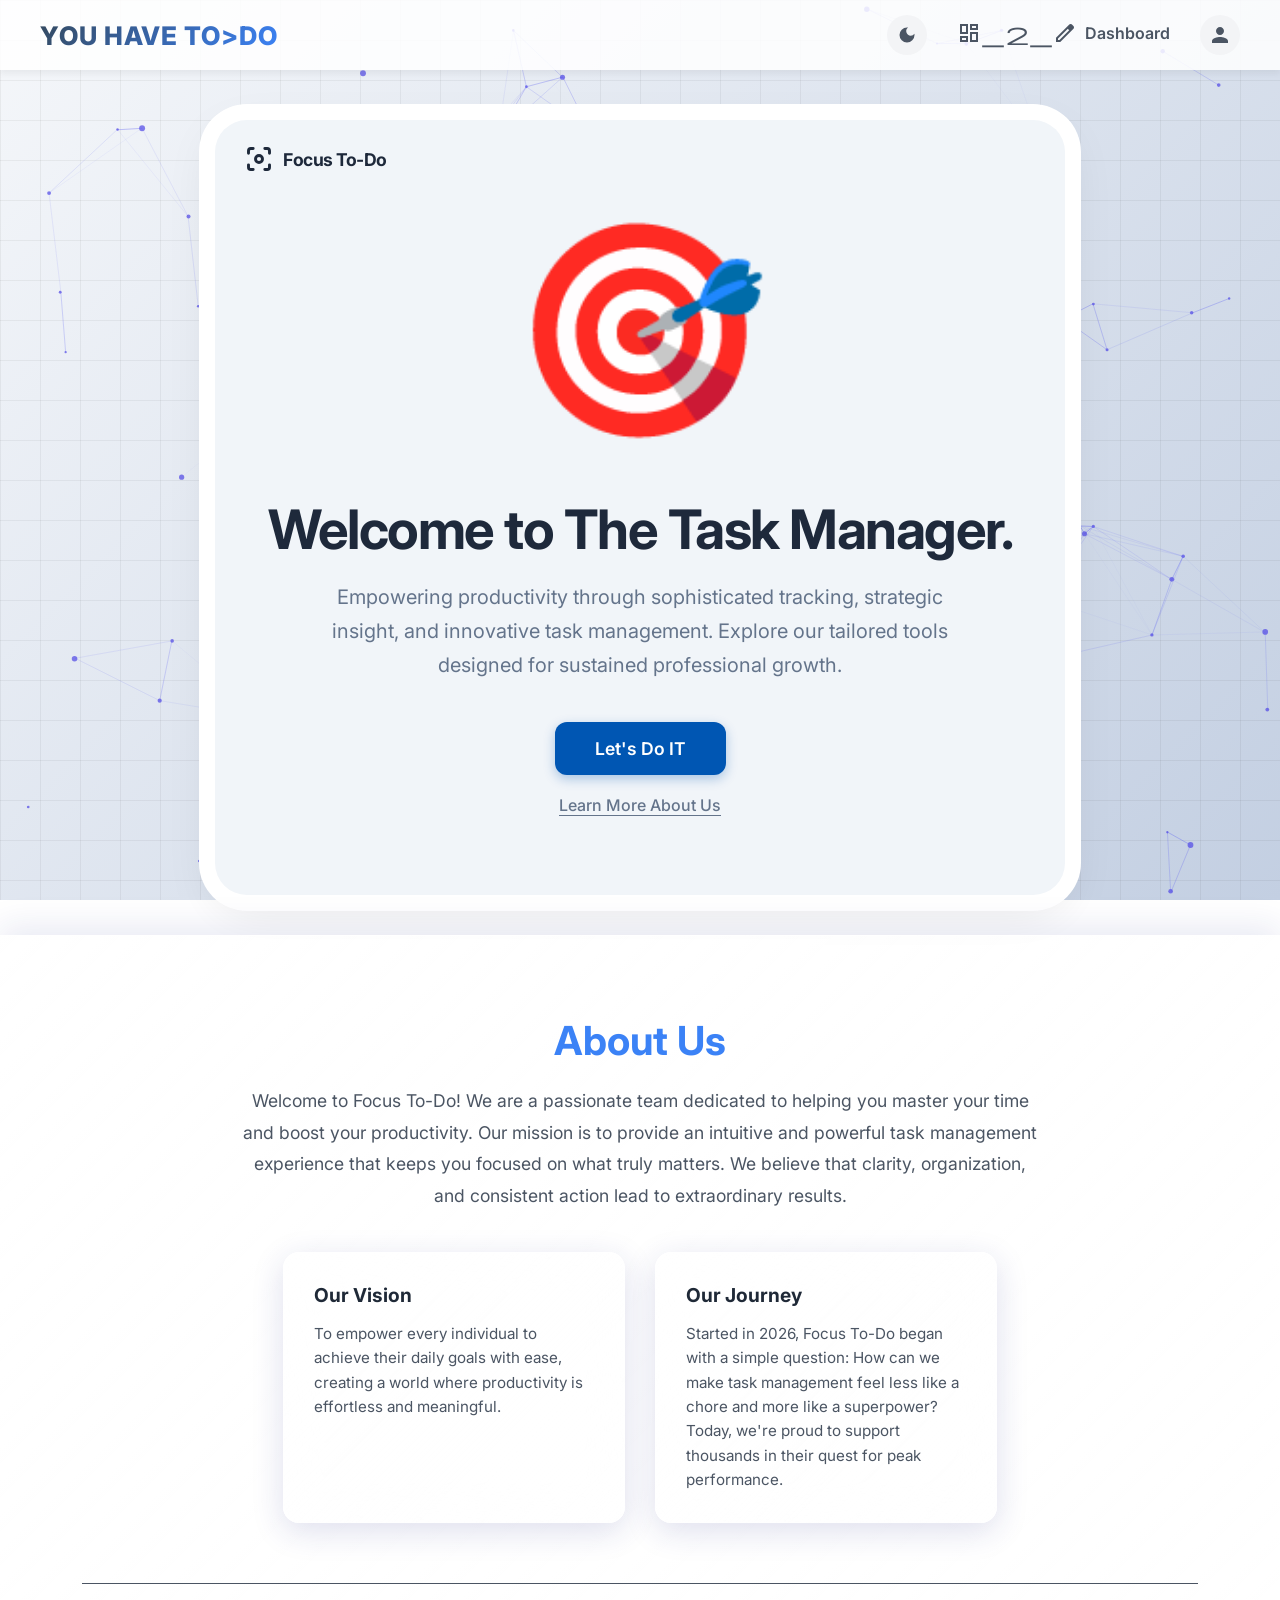
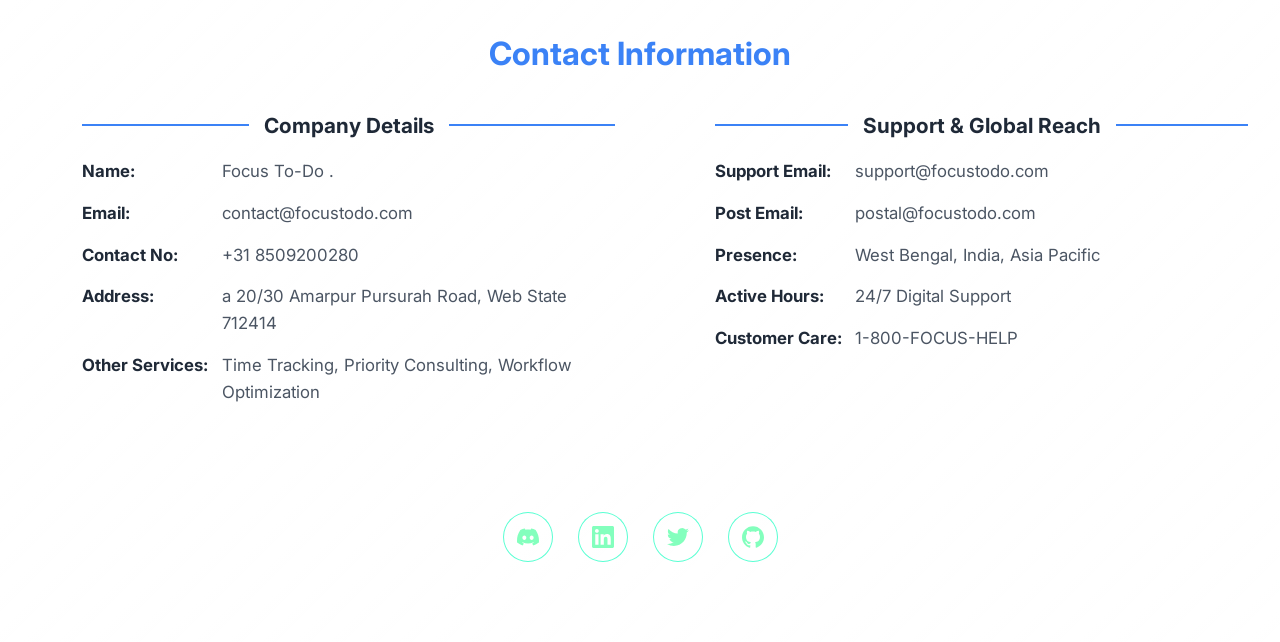
==== commit 854459ff: "Optimize particle animations by replacing Math.hypot with distance squared check to avoid Math.sqrt " ====
--- a/frontend/index.html
+++ b/frontend/index.html
@@ -860,9 +860,12 @@
                 
                 for (let j = i + 1; j < particles.length; j++) {
                     let p2 = particles[j];
-                    let dist = Math.hypot(p.x - p2.x, p.y - p2.y);
+                    let dx = p.x - p2.x;
+                    let dy = p.y - p2.y;
+                    let distSq = dx * dx + dy * dy;
                     
-                    if (dist < 130) {
+                    if (distSq < 16900) {
+                        let dist = Math.sqrt(distSq);
                         ctx.beginPath();
                         ctx.moveTo(p.x, p.y);
                         ctx.lineTo(p2.x, p2.y);
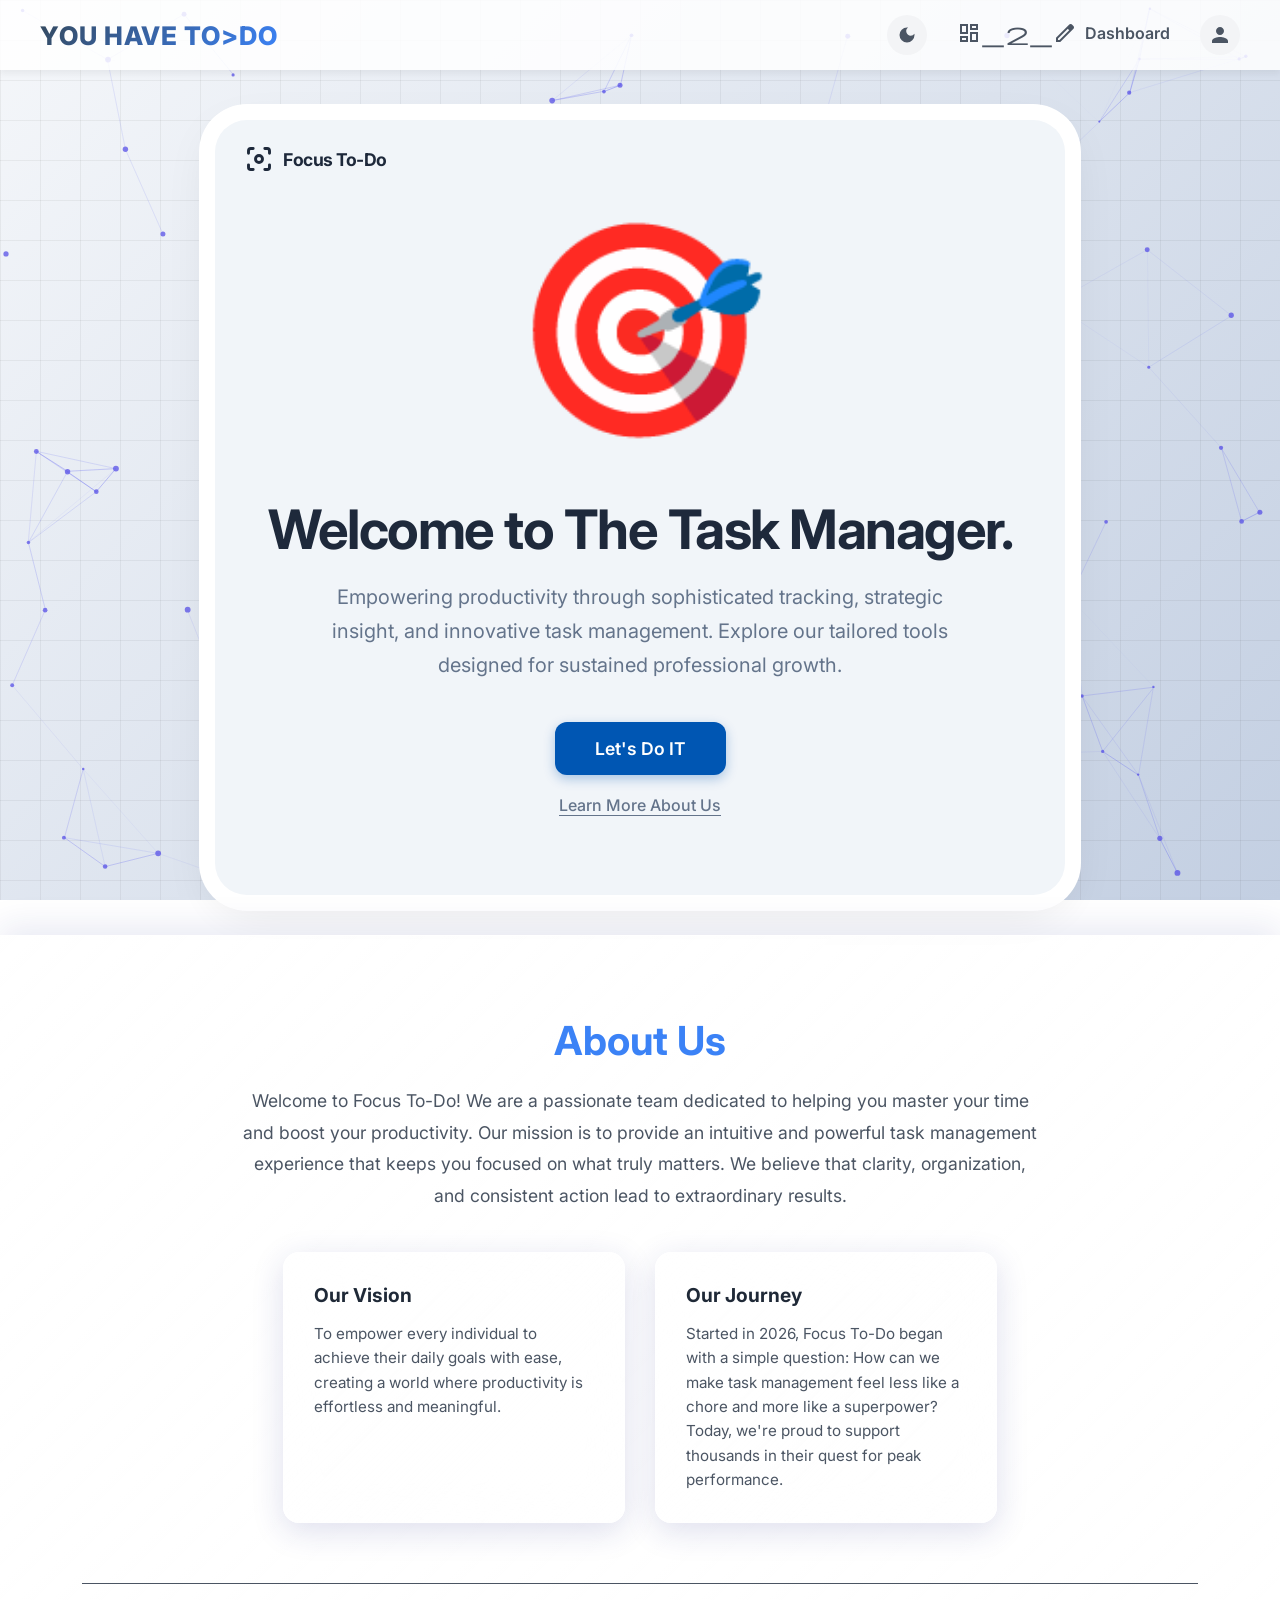
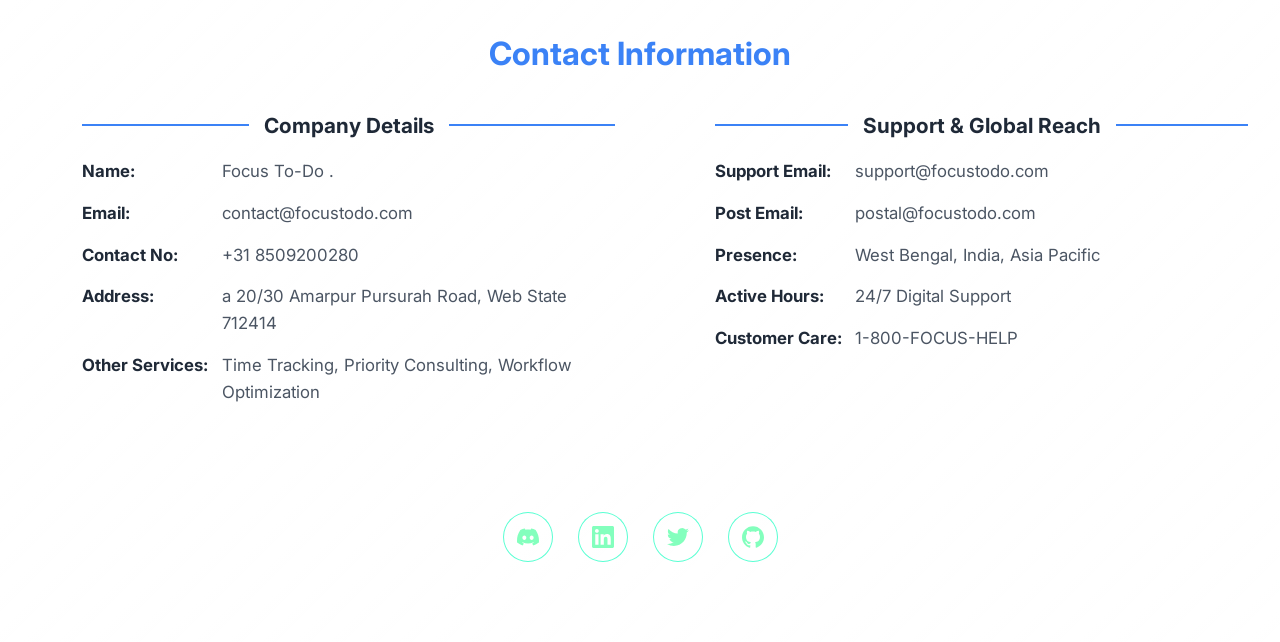
==== commit 2e203a59: "updated" ====
--- a/frontend/index.html
+++ b/frontend/index.html
@@ -893,21 +893,30 @@
             if (token && userObj) {
                 actionBtn.href = "dashboard.html";
                 actionBtn.textContent = "Let's Do IT.";
+                const username = typeof userObj.username === 'string' ? userObj.username : '';
+                profileIcon.replaceChildren();
 
                 if (userObj.image_url) {
-                    profileIcon.innerHTML = `<img src="${getAvatarUrl(userObj.image_url)}" alt="Profile" style="width: 100%; height: 100%; border-radius: 50%; object-fit: cover;">`;
+                    const avatar = document.createElement('img');
+                    avatar.src = getAvatarUrl(userObj.image_url);
+                    avatar.alt = 'Profile';
+                    avatar.style.cssText = 'width: 100%; height: 100%; border-radius: 50%; object-fit: cover;';
+                    profileIcon.append(avatar);
                 } else {
-                    const firstLetter = userObj.username.charAt(0).toUpperCase();
-                    profileIcon.innerHTML = `<span style="font-size: 1.2rem; font-weight: bold; color: #e5e7eb;">${firstLetter}</span>`;
+                    const initial = document.createElement('span');
+                    initial.style.cssText = 'font-size: 1.2rem; font-weight: bold; color: #e5e7eb;';
+                    initial.textContent = username.charAt(0).toUpperCase();
+                    profileIcon.append(initial);
                 }
 
                 dropdown.innerHTML = `
-                    <div class="user-greeting">Hi, ${userObj.username}</div>
+                    <div class="user-greeting"></div>
                     <a href="index.html"><span class="material-symbols-outlined">home</span>Home</a>
                     <a href="update_profile.html"><span class="material-symbols-outlined">background_replace</span>Update Image</a>
                     <a href="index.html#about" onclick="toggleProfileDropdown()"><span class="material-symbols-outlined">chat_info</span>About</a>
                     <a href="#" id="logoutBtn">Logout<span class="material-symbols-outlined">logout</span></a>
                 `;
+                dropdown.querySelector('.user-greeting').textContent = `Hi, ${username}`;
                 document.getElementById('logoutBtn').addEventListener('click', (e) => {
                     e.preventDefault();
                     logout();
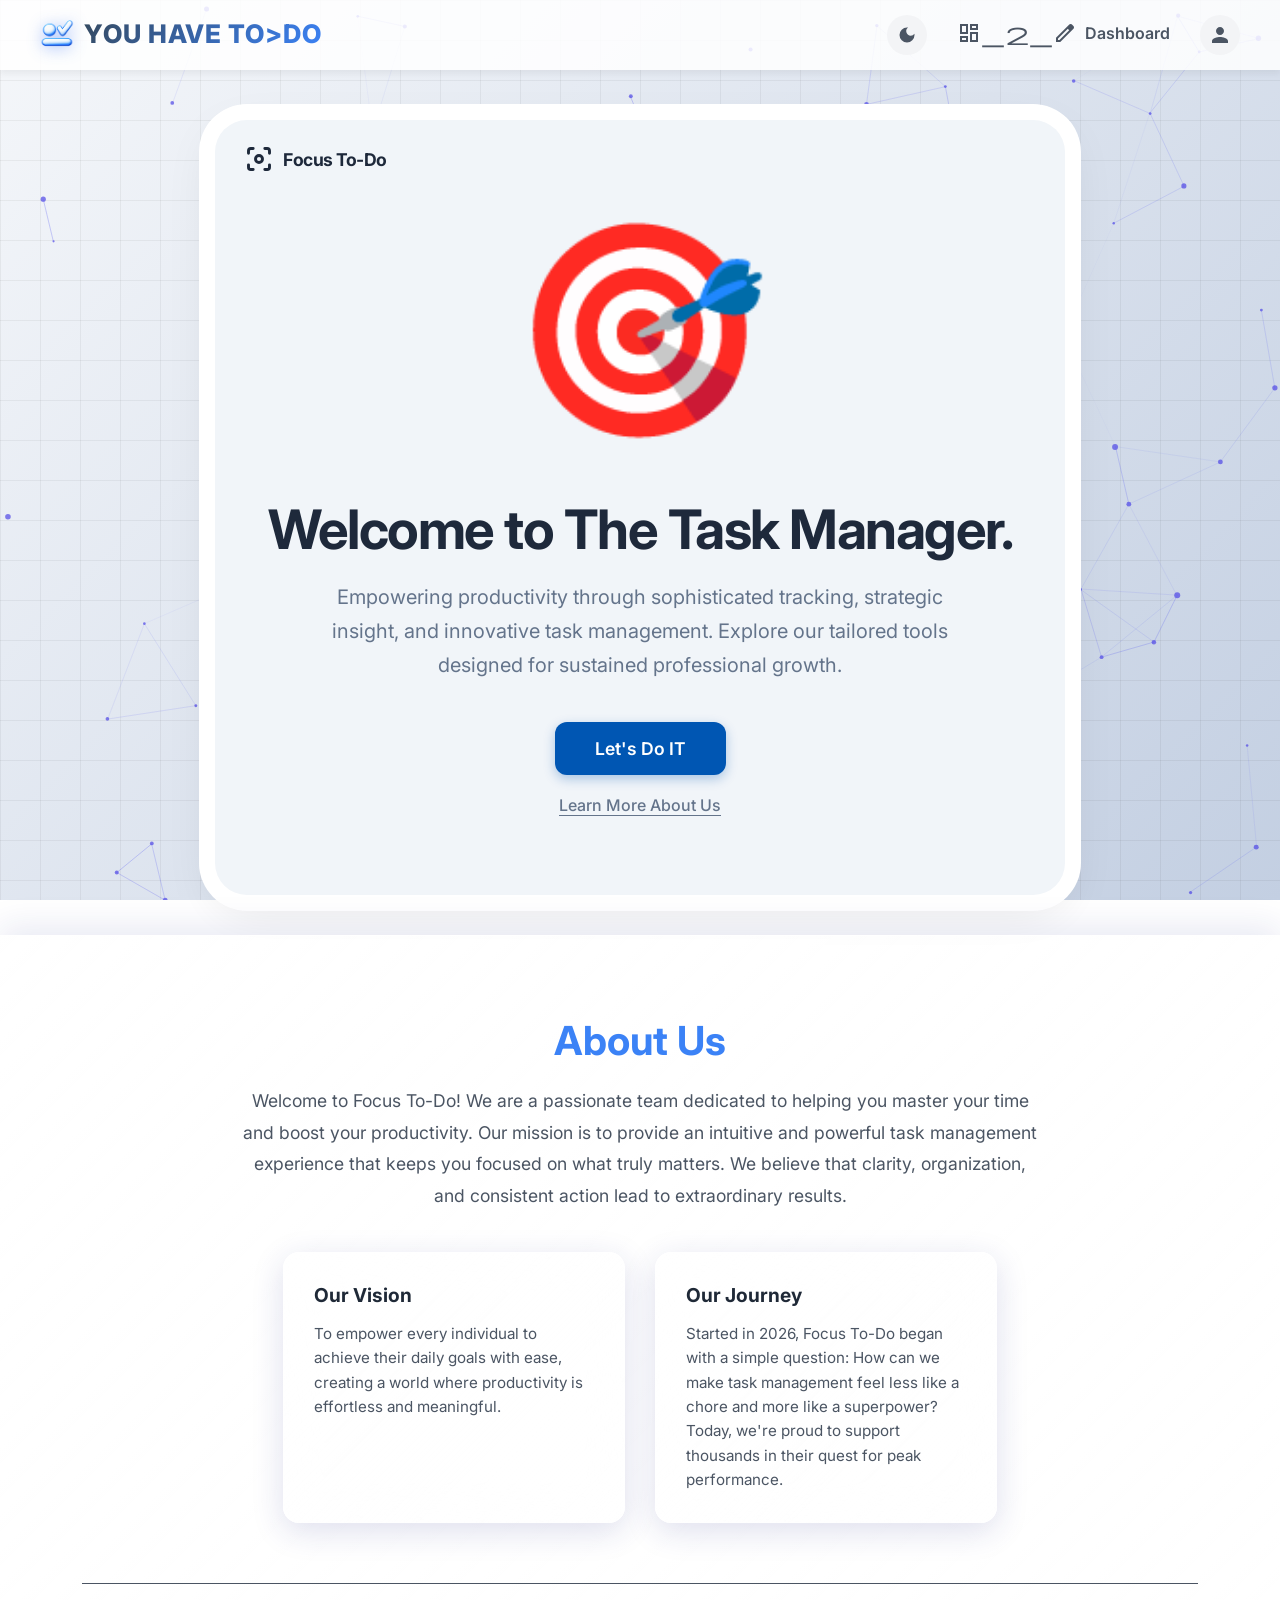
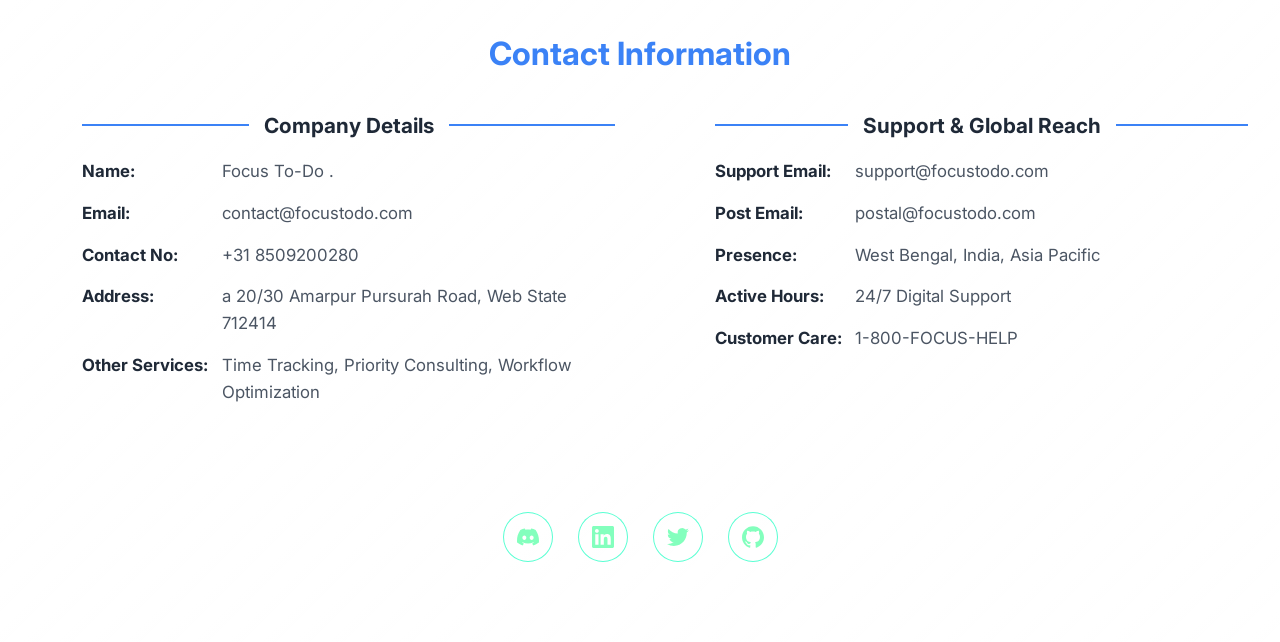
==== commit f00dfaa7: "feat: add authentication and task management API endpoints with frontend templates" ====
--- a/frontend/index.html
+++ b/frontend/index.html
@@ -4,6 +4,9 @@
     <meta charset="UTF-8">
     <meta name="viewport" content="width=device-width, initial-scale=1.0">
     <title>HOME</title>
+    <link rel="icon" type="image/png" href="favicon.png?v=3">
+    <link rel="shortcut icon" type="image/x-icon" href="favicon.ico?v=3">
+    <link rel="apple-touch-icon" href="favicon.png?v=3">
     <link rel="stylesheet" href="https://fonts.googleapis.com/css2?family=Material+Symbols+Outlined:opsz,wght,FILL,GRAD@24,400,0,0" />
     <link href="https://fonts.googleapis.com/css2?family=Inter:wght@400;500;600;700;800&display=swap" rel="stylesheet">
     <script src="app.js"></script>
@@ -452,17 +455,34 @@
             box-sizing: border-box;
         }
         .navbar .brand a {
+            text-decoration: none;
+            display: inline-flex;
+            align-items: center;
+            gap: 10px;
+            position: relative;
+            font-size: 1.6rem;
+            font-weight: 800;
+            letter-spacing: 1px;
+            transition: transform 0.3s ease-in-out;
+        }
+        .navbar .brand .brand-logo {
+            width: 34px;
+            height: 34px;
+            object-fit: contain;
+            filter: drop-shadow(0 2px 8px rgba(37, 99, 235, 0.4));
+            border-radius: 6px;
+            display: block;
+            flex-shrink: 0;
+        }
+        .navbar .brand .brand-text {
             background: linear-gradient(130deg, #354a60, #3b82f6);
             -webkit-background-clip: text;
             -webkit-text-fill-color: transparent;
             background-clip: text;
-            text-decoration: none;
             font-size: 1.6rem;
             font-weight: 800;
             letter-spacing: 1px;
             display: inline-block;
-            position: relative;
-            transition: transform 0.3s ease-in-out;
         }
         .navbar .brand a::after {
             content: ">>>DO IT RIGHT NOW! 🫵"; /* Change this to the extra text you want */
@@ -470,6 +490,9 @@
             left: 100%;
             margin-left: 15px;
             white-space: nowrap;
+            font-size: 1.6rem;
+            font-weight: 800;
+            letter-spacing: 1px;
             color: #d66eff9e; /* Solid lighter purple instead of transparent purple */
             -webkit-text-fill-color: initial;
             opacity: 0; /* Hidden initial state */
@@ -479,6 +502,8 @@
         }
         .navbar .brand a:hover {
             transform: translateY(-2px) scale(1.02);
+        }
+        .navbar .brand a:hover .brand-text {
             background: linear-gradient(135deg, #3b82f6, #8b5cf6);
             -webkit-background-clip: text;
             -webkit-text-fill-color: transparent;
@@ -679,7 +704,10 @@
     
     <div class="navbar">
         <div class="brand">
-            <a href="index.html">YOU HAVE TO>DO</a>
+            <a href="index.html">
+                <img src="LOGO.png" alt="" class="brand-logo" onerror="this.style.display='none'">
+                <span class="brand-text">YOU HAVE TO>DO</span>
+            </a>
         </div>
         <div class="nav-right">
             <div class="theme-toggle" onclick="toggleTheme()" title="Toggle Light/Dark Mode">
